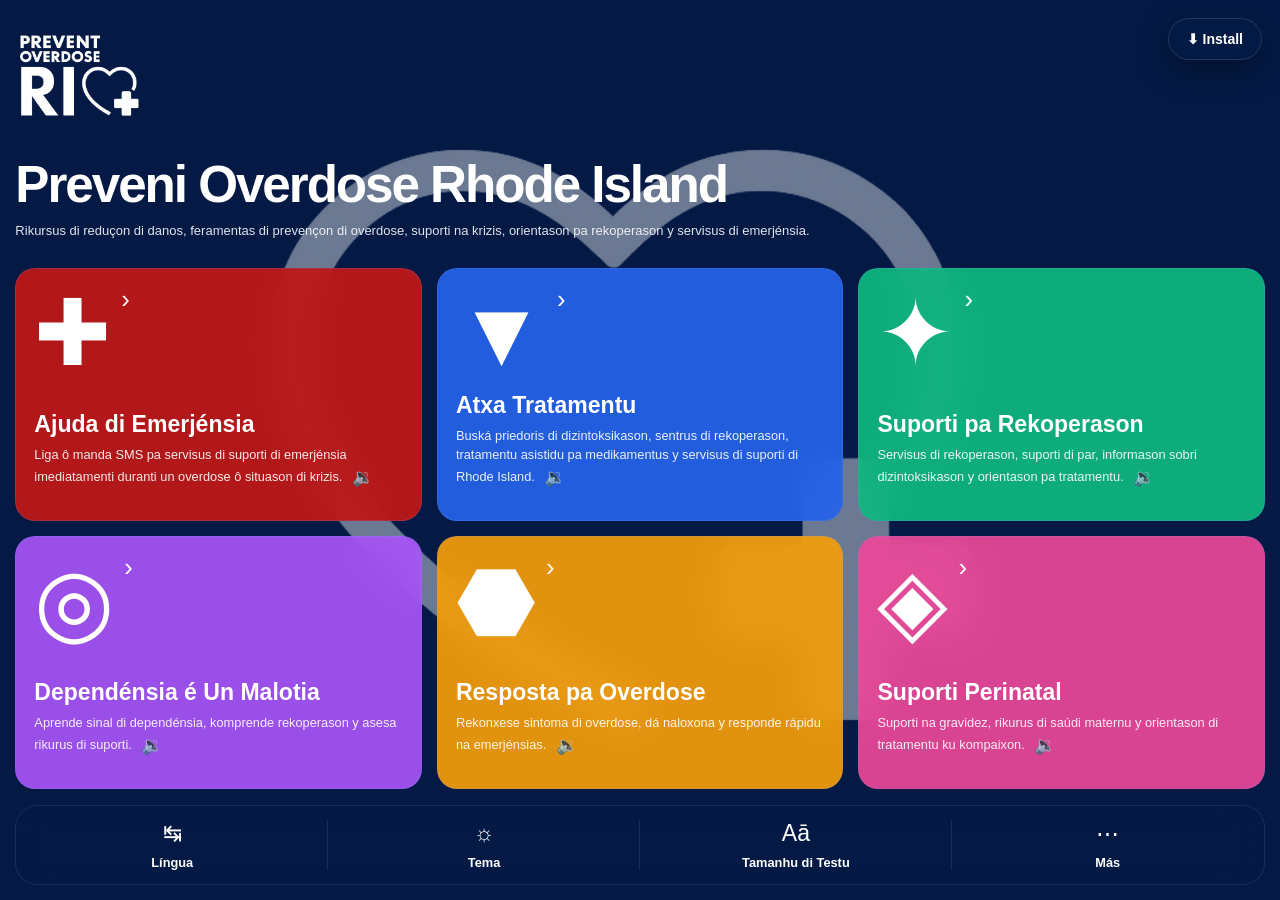
==== index.html @ f089772c "Add files via upload" ====
<!DOCTYPE html>
<html lang="en">
<head>
<meta charset="UTF-8">
<meta http-equiv="X-UA-Compatible" content="IE=edge">
<meta name="google" content="notranslate">
<meta
    name="description"
    content="Prevent Overdose Rhode Island - Harm reduction resources, overdose prevention tools, crisis support, recovery guidance, and emergency services."
>
<meta
    name="keywords"
    content="Prevent Overdose Rhode Island, harm reduction, overdose prevention, crisis support, recovery guidance, emergency services, naloxone, fentanyl test strips, peer support, mental health resources"
>
<meta name="author" content="Prevent Overdose RI Team">
<meta name="theme-color" content="#041b46">

<link
    rel="icon"
    href="pori-dark-bg.png"
    type="image/x-icon"
>

<link
    rel="apple-touch-icon"
    href="pori-dark-bg.png"
>

<link
    rel="manifest"
    href="manifest.json"
>

<link
    rel="stylesheet"
    href="styles.css"
>

<meta
    name="viewport"
    content="width=device-width, initial-scale=1.0"
>

<title>
    Prevent Overdose RI
</title>

</head>

<body>

<div
    id="installPill"
    style="
        position: fixed;
        top: 18px;
        right: 18px;
        z-index: 2;
        display: none;
        align-items: center;
        justify-content: center;
        gap: 8px;
        padding: 12px 18px;
        border-radius: 999px;
        background: rgba(4, 27, 70, 0.96);
        color: #ffffff;
        font-family: Arial, sans-serif;
        font-size: 14px;
        font-weight: 700;
        cursor: pointer;
        border: 1px solid rgba(255,255,255,0.12);
        backdrop-filter: blur(14px);
        -webkit-backdrop-filter: blur(14px);
        box-shadow: 0 10px 30px rgba(0,0,0,0.35);
    "
>
    ⬇ Install
</div>

<div
    id="installModal"
    style="
        position: fixed;
        inset: 0;
        z-index: 9999999;
        display: none;
        align-items: center;
        justify-content: center;
        padding: 20px;
        background: rgba(0,0,0,0.75);
        backdrop-filter: blur(10px);
        -webkit-backdrop-filter: blur(10px);
    "
>

    <div
        style="
            width: 100%;
            max-width: 560px;
            background: #041b46;
            border-radius: 28px;
            padding: 26px;
            border: 1px solid rgba(255,255,255,0.1);
            box-shadow: 0 30px 80px rgba(0,0,0,0.45);
            color: white;
            font-family: Arial, sans-serif;
            position: relative;
            overflow: hidden;
        "
    >

        <button
            id="closeInstallModal"
            style="
                position: absolute;
                top: 14px;
                right: 14px;
                width: 42px;
                height: 42px;
                border-radius: 50%;
                border: none;
                background: rgba(255,255,255,0.08);
                color: white;
                cursor: pointer;
                font-size: 18px;
            "
        >
            ✕
        </button>

        <div
            style="
                font-size: 30px;
                font-weight: 800;
                margin-bottom: 12px;
            "
        >
            Install Prevent Overdose RI
        </div>

        <div
            style="
                opacity: 0.82;
                line-height: 1.7;
                font-size: 15px;
                margin-bottom: 24px;
            "
        >
            Add this app to your home screen for faster access,
            offline support,
            and a native app experience.
        </div>

        <div
            style="
                display: flex;
                flex-direction: column;
                gap: 16px;
            "
        >

            <div
                style="
                    background: rgba(255,255,255,0.06);
                    border-radius: 20px;
                    padding: 18px;
                    border: 1px solid rgba(255,255,255,0.08);
                "
            >

                <div
                    style="
                        font-size: 18px;
                        font-weight: 700;
                        margin-bottom: 10px;
                    "
                >
                    📱 iPhone / iPad
                </div>

                <div
                    style="
                        font-size: 14px;
                        line-height: 1.8;
                        opacity: 0.9;
                    "
                >
                    1. Open this site in Safari.<br>
                    2. Tap the Share button.<br>
                    3. Scroll down and tap <strong>Add to Home Screen</strong>.<br>
                    4. Tap <strong>Add</strong>.
                </div>

            </div>

            <div
                style="
                    background: rgba(255,255,255,0.06);
                    border-radius: 20px;
                    padding: 18px;
                    border: 1px solid rgba(255,255,255,0.08);
                "
            >

                <div
                    style="
                        font-size: 18px;
                        font-weight: 700;
                        margin-bottom: 10px;
                    "
                >
                    🤖 Android
                </div>

                <div
                    style="
                        font-size: 14px;
                        line-height: 1.8;
                        opacity: 0.9;
                    "
                >
                    1. Tap the browser menu (⋮).<br>
                    2. Tap <strong>Install App</strong> or <strong>Add to Home screen</strong>.<br>
                    3. Confirm installation.
                </div>

            </div>

            <div
                style="
                    background: rgba(255,255,255,0.06);
                    border-radius: 20px;
                    padding: 18px;
                    border: 1px solid rgba(255,255,255,0.08);
                "
            >

                <div
                    style="
                        font-size: 18px;
                        font-weight: 700;
                        margin-bottom: 10px;
                    "
                >
                    💻 Desktop
                </div>

                <div
                    style="
                        font-size: 14px;
                        line-height: 1.8;
                        opacity: 0.9;
                    "
                >
                    1. Look for the install icon in your browser address bar.<br>
                    2. Click <strong>Install</strong>.<br>
                    3. Launch the app from your desktop or applications menu.
                </div>

            </div>

        </div>

    </div>

</div>

<div class="background"></div>

<div class="app">

    <header class="header">

        <img
            src="pori-no-bg.png"
            alt="Prevent Overdose RI"
            class="logo"
            id="logo"
        >

    </header>

    <section class="hero">

        <h1 data-i18n="heroTitle">
            Prevent Overdose Rhode Island
        </h1>

        <p data-i18n="heroText">
            Harm reduction resources,
            overdose prevention tools,
            crisis support,
            recovery guidance,
            and emergency services.
        </p>

    </section>

    <main
        class="grid"
        id="cardsGrid"
    >

    </main>

    <footer class="footer">

        <button
            class="footer-item"
            id="languageButton"
        >

            <div class="footer-icon">
                ↹
            </div>

            <div
                class="footer-label"
                data-i18n="language"
            >
                Language
            </div>

        </button>

        <button
            class="footer-item"
            id="themeButton"
        >

            <div class="footer-icon">
                ☼
            </div>

            <div
                class="footer-label"
                data-i18n="theme"
            >
                Theme
            </div>

        </button>

        <button
            class="footer-item"
            id="fontButton"
        >

            <div class="footer-icon">
                Aā
            </div>

            <div
                class="footer-label"
                data-i18n="textSize"
            >
                Text Size
            </div>

        </button>

        <button
            class="footer-item"
            id="menuButton"
        >

            <div class="footer-icon">
                ⋯
            </div>

            <div
                class="footer-label"
                data-i18n="more"
            >
                More
            </div>

        </button>

    </footer>

</div>

<div
    class="modal"
    id="emergencyModal"
>

    <div class="modal-box">

        <div class="modal-header">

            <div class="modal-title-wrap">

                <div
                    class="emergency-badge"
                    data-i18n="emergencySupport"
                >
                    EMERGENCY SUPPORT
                </div>

                <h2 data-i18n="getHelpNow">
                    Get Help Now
                </h2>

                <p data-i18n="getHelpNowText">
                    Fast access to emergency contacts,
                    crisis support,
                    overdose response,
                    and immediate assistance services.
                </p>

                <span
                    class="audio-icon"
                    data-audio-id="modalEmergency"
                >
                    🔉
                </span>

            </div>

            <button
                class="close-btn"
                data-close-modal="emergencyModal"
            >
                ✕
            </button>

        </div>

        <div class="modal-body">

            <a
                href="tel:911"
                class="emergency-action emergency-call"
            >

                <div class="emergency-action-top">

                    <div class="emergency-action-icon">
                        ✚
                    </div>

                    <div class="emergency-action-arrow">
                        ›
                    </div>

                </div>

                <div class="emergency-action-content">

                    <h3 data-i18n="call911">
                        Call 911
                    </h3>

                    <p data-i18n="call911Text">
                        Immediate emergency medical response
                        for overdose situations or
                        life-threatening emergencies.
                    </p>

                </div>

            </a>

            <a
                href="sms:988"
                class="emergency-action emergency-text"
            >

                <div class="emergency-action-top">

                    <div class="emergency-action-icon">
                        ✉
                    </div>

                    <div class="emergency-action-arrow">
                        ›
                    </div>

                </div>

                <div class="emergency-action-content">

                    <h3 data-i18n="text988">
                        Text 988
                    </h3>

                    <p data-i18n="text988Text">
                        Confidential crisis support
                        available by text message 24/7.
                    </p>

                </div>

            </a>

            <a
                href="tel:988"
                class="emergency-action emergency-crisis"
            >

                <div class="emergency-action-top">

                    <div class="emergency-action-icon">
                        ☎
                    </div>

                    <div class="emergency-action-arrow">
                        ›
                    </div>

                </div>

                <div class="emergency-action-content">

                    <h3 data-i18n="call988">
                        Call 988
                    </h3>

                    <p data-i18n="call988Text">
                        Suicide & Crisis Lifeline
                        for emotional support
                        and mental health emergencies.
                    </p>

                </div>

            </a>

            <button
                class="lightshow-btn"
                data-lightshow="recovery"
                data-i18n="openLightShow"
            >
                ✨ Open Image Light Show
            </button>

            <div class="emergency-steps">

                <h3 data-i18n="overdoseResponseSteps">
                    Overdose Response Steps
                </h3>

                <p>

                    <span
                        class="audio-icon"
                        data-audio-id="sectionOverdoseSteps"
                    >
                        🔉
                    </span>

                </p>

                <div class="step-grid">

                    <div class="step">

                        <div class="step-number">
                            1
                        </div>

                        <div
                            class="step-text"
                            data-i18n="step1"
                        >
                            Call 911 immediately.
                        </div>

                    </div>

                    <div class="step">

                        <div class="step-number">
                            2
                        </div>

                        <div
                            class="step-text"
                            data-i18n="step2"
                        >
                            Administer naloxone if available.
                        </div>

                    </div>

                    <div class="step">

                        <div class="step-number">
                            3
                        </div>

                        <div
                            class="step-text"
                            data-i18n="step3"
                        >
                            Keep the person breathing and awake.
                        </div>

                    </div>

                    <div class="step">

                        <div class="step-number">
                            4
                        </div>

                        <div
                            class="step-text"
                            data-i18n="step4"
                        >
                            Stay until emergency responders arrive.
                        </div>

                    </div>

                </div>

            </div>

        </div>

    </div>

</div>

<div
    class="modal"
    id="treatmentModal"
>

    <div class="modal-box treatment-modal-box">

        <div class="modal-header">

            <div class="modal-title-wrap">

                <h2 data-i18n="treatmentFinderTitle">
                    Rhode Island Treatment Finder
                </h2>

                <p data-i18n="treatmentFinderText">
                    Search detox providers,
                    recovery programs,
                    medication assisted treatment,
                    behavioral health services,
                    and crisis support organizations.
                </p>

                <span
                    class="audio-icon"
                    data-audio-id="modalTreatment"
                >
                    🔉
                </span>

            </div>

            <button
                class="close-btn"
                data-close-modal="treatmentModal"
            >
                ✕
            </button>

        </div>

        <div class="modal-body treatment-modal-body">

            <div class="treatment-search-wrap">

                <input
                    type="text"
                    id="treatmentSearch"
                    class="treatment-search"
                    data-i18n-placeholder="searchPlaceholder"
                    placeholder="Search treatment, detox, city, recovery, provider..."
                    autocomplete="off"
                >

            </div>

            <button
                class="lightshow-btn"
                data-lightshow="treatment"
                data-i18n="openLightShow"
            >
                ✨ Open Image Light Show
            </button>

            <div class="treatment-scroll">

                <div
                    class="treatment-results"
                    id="treatmentResults"
                >

                </div>

                <div
                    class="treatment-empty hidden"
                    id="treatmentEmpty"
                    data-i18n="noResults"
                >
                    No matching treatment providers found.
                </div>

            </div>

        </div>

    </div>

</div>

<div
    class="modal"
    id="infoModal"
>

    <div class="modal-box">

        <div class="modal-header">

            <div class="modal-title-wrap">

                <h2 id="infoTitle">
                    Information
                </h2>

                <p id="infoSubtitle">

                    Information subtitle.

                    <span
                        class="audio-icon"
                        data-audio-id="modalInfo"
                    >
                        🔉
                    </span>

                </p>

            </div>

            <button
                class="close-btn"
                data-close-modal="infoModal"
            >
                ✕
            </button>

        </div>

        <div class="modal-body">

            <button
                class="lightshow-btn"
                data-lightshow="recovery"
            >
                ✨ Open Image Light Show
            </button>

            <div class="info-modal-section">

                <h3>
                    Resources
                </h3>

                <p>

                    <span
                        class="audio-icon"
                        data-audio-id="sectionResources"
                    >
                        🔉
                    </span>

                </p>

                <ul id="infoList">

                </ul>

            </div>

        </div>

    </div>

</div>

<div
    class="menu-sheet"
    id="menuSheet"
>

    <div class="menu-header">

        <div class="menu-title">
            More Options
        </div>

        <button
            class="menu-close"
            id="closeMenuButton"
        >
            ✕
        </button>

    </div>

    <div class="menu-grid">

        <button class="menu-option">

            <div class="menu-option-icon">
                ☎
            </div>

            <div>

                <div class="menu-option-title">
                    Emergency Contacts
                </div>

                <div class="menu-option-text">
                    Quick access to crisis and support services.
                </div>

            </div>

        </button>

        <button class="menu-option">

            <div class="menu-option-icon">
                ⌖
            </div>

            <div>

                <div class="menu-option-title">
                    Nearby Services
                </div>

                <div class="menu-option-text">
                    Locate clinics,
                    recovery centers,
                    and outreach organizations.
                </div>

            </div>

        </button>

        <button class="menu-option">

            <div class="menu-option-icon">
                ⚑
            </div>

            <div>

                <div class="menu-option-title">
                    Report Information
                </div>

                <div class="menu-option-text">
                    Submit community safety concerns
                    and prevention feedback.
                </div>

            </div>

        </button>

        <button class="menu-option">

            <div class="menu-option-icon">
                ☰
            </div>

            <div>

                <div class="menu-option-title">
                    App Settings
                </div>

                <div class="menu-option-text">
                    Accessibility and personalization controls.
                </div>

            </div>

        </button>

    </div>

</div>

<div
    class="modal"
    id="lightShowModal"
>

    <div class="modal-box lightshow-modal-box">

        <div class="modal-header">

            <div class="modal-title-wrap">

                <h2>
                    Recovery Light Show
                </h2>

                <p>

                    Interactive recovery image gallery.

                    <span
                        class="audio-icon"
                        data-audio-id="modalLightshow"
                    >
                        🔉
                    </span>

                </p>

            </div>

            <button
                class="close-btn"
                data-close-modal="lightShowModal"
            >
                ✕
            </button>

        </div>

        <div class="modal-body">

            <div class="lightshow-stage">

                <img
                    id="lightShowImage"
                    class="lightshow-image"
                    src=""
                    alt="Recovery Light Show"
                >

            </div>

            <div class="lightshow-controls">

                <button
                    class="treatment-btn"
                    id="previousLightshow"
                >
                    ◀ Previous
                </button>

                <button
                    class="treatment-btn treatment-btn-danger"
                    id="nextLightshow"
                >
                    Next ▶
                </button>

            </div>

        </div>

    </div>

</div>

<div
    class="modal"
    id="languageModal"
>

    <div class="modal-box language-modal-box">

        <div class="modal-header">

            <div class="modal-title-wrap">

                <h2>
                    Select Language
                </h2>

                <p>
                    Choose your preferred language.
                </p>

            </div>

            <button
                class="close-btn"
                data-close-modal="languageModal"
            >
                ✕
            </button>

        </div>

        <div class="modal-body">

            <div class="language-grid">

                <button class="language-option" data-language="en">
                    🇺🇸 English
                </button>

                <button class="language-option" data-language="pt">
                    🇵🇹 Português
                </button>

                <button class="language-option" data-language="es">
                    🇪🇸 Español
                </button>

                <button class="language-option" data-language="fr">
                    🇫🇷 Français
                </button>

                <button class="language-option" data-language="kea">
                    🇨🇻 Kriolu
                </button>

            </div>

        </div>

    </div>

</div>

<script src="languages/en.js"></script>
<script src="languages/pt.js"></script>
<script src="languages/es.js"></script>
<script src="languages/fr.js"></script>
<script src="languages/kea.js"></script>

<script src="data/cards.js"></script>
<script src="data/info-content.js"></script>
<script src="data/treatment-providers.js"></script>
<script src="data/lightshow-images.js"></script>
<script src="data/narrations.js"></script>

<script>

let deferredInstallPrompt = null;

const installPill = document.getElementById('installPill');
const installModal = document.getElementById('installModal');
const closeInstallModal = document.getElementById('closeInstallModal');

function isRunningStandalone() {

    return window.matchMedia('(display-mode: standalone)').matches
        || window.navigator.standalone === true;

}

function toggleInstallVisibility() {

    if (isRunningStandalone()) {

        installPill.style.display = 'none';

    } else {

        installPill.style.display = 'flex';

    }

}

window.addEventListener('beforeinstallprompt', (event) => {

    event.preventDefault();

    deferredInstallPrompt = event;

    toggleInstallVisibility();

});

window.addEventListener('appinstalled', () => {

    installPill.style.display = 'none';

    installModal.style.display = 'none';

});

window.addEventListener('load', () => {

    setTimeout(() => {

        toggleInstallVisibility();

    }, 1000);

});

installPill.addEventListener('click', async () => {

    installModal.style.display = 'flex';

    if (deferredInstallPrompt) {

        try {

            await deferredInstallPrompt.prompt();

            deferredInstallPrompt = null;

        } catch (error) {

            console.log(error);

        }

    }

});

closeInstallModal.addEventListener('click', () => {

    installModal.style.display = 'none';

});

installModal.addEventListener('click', (event) => {

    if (event.target === installModal) {

        installModal.style.display = 'none';

    }

});

</script>

<script src="script.js"></script>
</body>
</html>
---- styles.css ----
*{
    margin:0;
    padding:0;
    box-sizing:border-box;
}

:root{

    --gap:clamp(10px,1.2vw,18px);

    --radius:24px;

    --bg:#041b46;

    --surface:rgba(7,32,78,.88);

    --surface-2:rgba(255,255,255,.05);

    --text:#ffffff;

    --border:rgba(120,160,255,.16);

    --overlay:rgba(4,27,70,.78);

    --hero-overlay:rgba(4,27,70,.58);

    --menu-bg:rgba(4,27,70,.98);

    --button-bg:rgba(255,255,255,.05);

    --lightbox-bg:rgba(4,27,70,.94);

    --font-scale:1;

    --text-scale:1;

    --bg-image:url('pori-iconn.png');

    --danger:#ff4d5e;

}

body.light-mode{

    --bg:#f4f6fb;

    --surface:rgba(255,255,255,.88);

    --surface-2:rgba(0,0,0,.04);

    --text:#111827;

    --border:rgba(0,0,0,.1);

    --overlay:rgba(255,255,255,.72);

    --hero-overlay:rgba(255,255,255,.35);

    --menu-bg:rgba(255,255,255,.98);

    --button-bg:rgba(0,0,0,.04);

    --lightbox-bg:rgba(255,255,255,.96);

    --bg-image:url('white-bg.png');

}

html,
body{
    width:100%;
    height:100%;

    background:var(--bg);

    color:var(--text);

    font-family:Arial,sans-serif;

    transition:
        background .25s ease,
        color .25s ease;
}

body{
    position:relative;
    display:flex;
    overflow:hidden;
}

button,
a,
input{
    border:none;
    background:none;
    color:inherit;
    font:inherit;
    text-decoration:none;
    outline:none;
}

button,
a{
    cursor:pointer;
}

.background{
    position:fixed;
    inset:0;

    z-index:0;

    background-image:var(--bg-image);
    background-size:cover;
    background-position:center;
    background-repeat:no-repeat;
}

.background::after{
    content:"";

    position:absolute;
    inset:0;

    background:var(--hero-overlay);
}

.app{
    position:relative;

    z-index:2;

    width:100%;
    height:100dvh;

    display:grid;

    grid-template-rows:
        auto
        auto
        1fr
        auto;

    gap:var(--gap);

    padding:clamp(10px,1.2vw,18px);

    overflow:hidden;
}

.header{
    display:flex;
    align-items:flex-start;
    justify-content:flex-start;
}

.logo{
    width:clamp(240px,30vw,460px);
    height:clamp(80px,10vw,140px);

    object-fit:contain;
    object-position:left center;

    display:block;
    flex-shrink:0;
}

.hero{
    max-width:1000px;
}

.hero h1{
    font-size:clamp(32px,5vw,74px);

    line-height:1;

    letter-spacing:-0.04em;

    margin-bottom:12px;
}

.hero p{
    font-size:calc(clamp(14px,1.5vw,22px) * var(--text-scale));

    line-height:1.45;

    opacity:.88;
}

.grid{
    min-height:0;

    display:grid;

    grid-template-columns:repeat(2,minmax(0,1fr));

    gap:var(--gap);
}

.card{
    position:relative;

    border:1px solid var(--border);

    border-radius:var(--radius);

    padding:clamp(16px,1.5vw,26px);

    backdrop-filter:blur(18px);

    display:flex;
    flex-direction:column;
    justify-content:space-between;

    overflow:hidden;

    text-align:left;

    transition:
        transform .2s ease,
        filter .2s ease;
}

.card:hover{
    transform:translateY(-2px);
    filter:brightness(1.04);
}

.card:nth-child(1){
    background:rgba(190,24,24,.94);
}

.card:nth-child(2){
    background:rgba(37,99,235,.92);
}

.card:nth-child(3){
    background:rgba(16,185,129,.92);
}

.card:nth-child(4){
    background:rgba(168,85,247,.92);
}

.card:nth-child(5){
    background:rgba(245,158,11,.92);
}

.card:nth-child(6){
    background:rgba(236,72,153,.92);
}

body.light-mode .card:nth-child(1){
    background:rgba(220,38,38,.82);
}

body.light-mode .card:nth-child(2){
    background:rgba(59,130,246,.78);
}

body.light-mode .card:nth-child(3){
    background:rgba(34,197,94,.76);
}

body.light-mode .card:nth-child(4){
    background:rgba(192,132,252,.76);
}

body.light-mode .card:nth-child(5){
    background:rgba(251,191,36,.76);
}

body.light-mode .card:nth-child(6){
    background:rgba(244,114,182,.76);
}

.card-top{
    display:flex;
    align-items:flex-start;
    justify-content:space-between;

    gap:10px;

    margin-bottom:6px;
}

.icon{
    font-size:clamp(28px,3vw,50px);

    line-height:1;
}

.arrow{
    font-size:clamp(22px,2vw,34px);

    line-height:1;
}

.card-content h2{
    font-size:clamp(18px,1.8vw,34px);

    line-height:1;

    margin-bottom:10px;
}

.card-content p{
    font-size:calc(clamp(12px,1vw,18px) * var(--text-scale));

    line-height:1.45;

    opacity:.9;
}

.footer{
    display:grid;

    grid-template-columns:repeat(4,minmax(0,1fr));
        border:1px solid var(--border);

    border-radius:22px;

    backdrop-filter:blur(18px);

    overflow:hidden;
}

.footer-item{
    position:relative;

    padding:14px 10px;

    display:flex;
    flex-direction:column;
    align-items:center;
    justify-content:center;

    gap:8px;

    text-align:center;

    transition:background .2s ease;
}

.footer-item:hover{
    background:var(--surface-2);
}

.footer-item:not(:last-child)::after{
    content:"";

    position:absolute;

    top:14px;
    right:0;

    width:1px;
    height:calc(100% - 28px);

    background:var(--border);
}

.footer-icon{
    font-size:clamp(18px,1.8vw,24px);
}

.footer-label{
    font-size:calc(clamp(12px,1vw,16px) * var(--text-scale));

    font-weight:600;
}

.modal{
    position:fixed;
    inset:0;

    z-index:100;

    display:flex;
    align-items:center;
    justify-content:center;

    padding:20px;

    background:var(--overlay);

    opacity:0;
    visibility:hidden;

    transition:.2s ease;
}

.modal.active{
    opacity:1;
    visibility:visible;
}

.modal-box{
    width:min(100%,760px);

    max-height:90dvh;

    min-height:0;

    overflow:hidden;

    background:var(--surface);

    border:1px solid var(--border);

    border-radius:30px;

    backdrop-filter:blur(24px);

    padding:28px;

    display:flex;
    flex-direction:column;
}

.treatment-modal-box{
    width:min(100%,980px);
}

.modal-header{
    display:flex;
    align-items:flex-start;
    justify-content:space-between;

    gap:20px;

    margin-bottom:24px;

    flex-shrink:0;
}

.modal-title-wrap h2{
    font-size:clamp(30px,4vw,52px);

    margin-bottom:12px;
}

.modal-title-wrap p{
    font-size:calc(15px * var(--text-scale));

    opacity:.78;

    line-height:1.5;
}

.close-btn{
    width:50px;
    height:50px;

    border:1px solid var(--border);

    border-radius:16px;

    background:var(--button-bg);

    color:var(--text);

    flex-shrink:0;
}

.emergency-badge{
    display:inline-flex;

    align-items:center;
    justify-content:center;

    padding:10px 14px;

    border-radius:999px;

    background:rgba(220,38,38,.18);

    border:1px solid rgba(255,255,255,.08);

    color:#fff;

    font-size:12px;
    font-weight:700;
    letter-spacing:.12em;

    margin-bottom:16px;
}

body.light-mode .emergency-badge{
    color:#991b1b;
}

.modal-body{
    display:flex;
    flex-direction:column;

    gap:18px;

    min-height:0;

    flex:1;

    overflow-y:auto;

    overflow-x:hidden;

    padding-right:4px;
}

.modal-body::-webkit-scrollbar{
    width:8px;
}

.modal-body::-webkit-scrollbar-thumb{
    background:rgba(255,255,255,.16);
    border-radius:999px;
}

.emergency-action{
    display:flex;
    flex-direction:column;

    gap:18px;

    padding:24px;

    border-radius:26px;

    color:#fff;

    transition:
        transform .2s ease,
        filter .2s ease;
}

.emergency-action:hover{
    transform:translateY(-2px);
    filter:brightness(1.05);
}

.emergency-call{
    background:linear-gradient(
        135deg,
        rgba(220,38,38,.96),
        rgba(185,28,28,.92)
    );
}

.emergency-text{
    background:linear-gradient(
        135deg,
        rgba(37,99,235,.96),
        rgba(29,78,216,.92)
    );
}

.emergency-crisis{
    background:linear-gradient(
        135deg,
        rgba(16,185,129,.96),
        rgba(5,150,105,.92)
    );
}

.emergency-action-top{
    display:flex;
    align-items:flex-start;
    justify-content:space-between;
}

.emergency-action-icon{
    font-size:38px;
    line-height:1;
}

.emergency-action-arrow{
    font-size:34px;
    line-height:1;
}

.emergency-action-content h3{
    font-size:30px;
    margin-bottom:10px;
}

.emergency-action-content p{
    font-size:calc(15px * var(--text-scale));

    line-height:1.5;
    opacity:.94;
}

.emergency-steps{
    margin-top:6px;

    border-top:1px solid var(--border);

    padding-top:22px;
}

.emergency-steps h3{
    margin-bottom:18px;
}

.step-grid{
    display:grid;

    grid-template-columns:repeat(2,minmax(0,1fr));

    gap:14px;
}

.step{
    display:flex;
    align-items:flex-start;

    gap:14px;

    padding:18px;

    border-radius:22px;

    background:var(--surface-2);
}

.step-number{
    width:34px;
    height:34px;

    border-radius:50%;

    background:rgba(220,38,38,.18);

    display:flex;
    align-items:center;
    justify-content:center;

    font-weight:700;

    flex-shrink:0;
}

.step-text{
    font-size:calc(15px * var(--text-scale));

    line-height:1.45;
}

.info-modal-section{
    border-top:1px solid var(--border);

    padding-top:20px;
}

p{
    margin-bottom:12px;
}

.info-modal-section h3{
    margin-bottom:12px;
}

.info-modal-section ul{
    padding-left:18px;

    display:flex;
    flex-direction:column;

    gap:10px;

    font-size:calc(15px * var(--text-scale));

    line-height:1.45;

    opacity:.88;
}

.menu-sheet{
    position:fixed;

    top:50%;
    left:50%;

    transform:translate(-50%,-50%) scale(.96);

    width:min(94vw,980px);

    background:var(--menu-bg);

    border:1px solid var(--border);

    border-radius:34px;

    backdrop-filter:blur(28px);

    overflow:hidden;

    z-index:300;

    opacity:0;
    visibility:hidden;

    transition:.22s ease;
}

.menu-sheet.active{
    opacity:1;
    visibility:visible;

    transform:translate(-50%,-50%) scale(1);
}

.menu-header{
    display:flex;
    align-items:center;
    justify-content:space-between;

    padding:28px 30px 22px;

    border-bottom:1px solid var(--border);
}

.menu-title{
    font-size:clamp(28px,2vw,42px);

    font-weight:700;
}

.menu-close{
    width:54px;
    height:54px;

    border-radius:18px;

    background:var(--button-bg);

    color:var(--text);

    font-size:22px;
}

.menu-grid{
    display:grid;

    grid-template-columns:repeat(2,minmax(0,1fr));
}

.menu-option{
    min-height:140px;

    padding:28px;

    display:flex;
    flex-direction:column;
    justify-content:space-between;

    transition:background .2s ease;
}

.menu-option:hover{
    background:var(--surface-2);
}

.menu-option:nth-child(1),
.menu-option:nth-child(2){
    border-bottom:1px solid var(--border);
}

.menu-option:nth-child(1),
.menu-option:nth-child(3){
    border-right:1px solid var(--border);
}

.menu-option-icon{
    font-size:36px;
}

.menu-option-title{
    font-size:22px;

    font-weight:700;

    margin-bottom:8px;
}

.menu-option-text{
    font-size:calc(15px * var(--text-scale));

    opacity:.75;

    line-height:1.45;
}

.treatment-modal-body{
    flex:1;
    min-height:0;
    overflow:hidden;
}

.treatment-search-wrap{
    position:sticky;
    top:0;
    z-index:20;
    padding-bottom:18px;
    background:linear-gradient(
        to bottom,
        var(--surface) 0%,
        var(--surface) 72%,
        rgba(7,32,78,0) 100%
    );

    flex-shrink:0;
}

body.light-mode .treatment-search-wrap{
    background:linear-gradient(
        to bottom,
        var(--surface) 0%,
        var(--surface) 72%,
        rgba(255,255,255,0) 100%
    );
}

.treatment-search{
    width:100%;
    padding:22px 24px;
    border-radius:22px;
    background:white;
    color:#111827;
    font-size:1.05rem;
    box-shadow:0 10px 30px rgba(0,0,0,.25);
}

.treatment-scroll{
    flex:1;
    min-height:0;
    overflow:auto;
    padding-right:4px;
}

.treatment-scroll::-webkit-scrollbar{
    width:8px;
}

.treatment-scroll::-webkit-scrollbar-thumb{
    background:rgba(255,255,255,.16);
    border-radius:999px;
}

.treatment-results{
    display:flex;
    flex-direction:column;
    gap:16px;
}

.treatment-card{
    background:rgba(11,42,104,.82);
    border:1px solid var(--border);
    border-radius:24px;
    padding:22px;
    backdrop-filter:blur(12px);
    transition:.2s ease;
}

body.light-mode .treatment-card{
    background:rgba(255,255,255,.7);
}

.treatment-card:hover{
    transform:translateY(-2px);
}

.treatment-card h2{
    font-size:1.15rem;
    line-height:1.4;
    margin-bottom:10px;
}

.treatment-meta{
    color:#d5e2ff;
    line-height:1.5;
    margin-bottom:16px;
    font-size:.96rem;
}

body.light-mode .treatment-meta{
    color:#334155;
}

.treatment-actions{
    display:flex;
    flex-wrap:wrap;
    gap:10px;
}

.treatment-btn{
    text-decoration:none;
    color:white;
    background:#2563eb;
    padding:12px 16px;
    border-radius:14px;
    font-weight:bold;
    display:inline-flex;
    align-items:center;
    gap:8px;
}

.treatment-btn-danger{
    background:var(--danger);
}

.hidden{
    display:none !important;
}

.treatment-empty{
    text-align:center;
    color:#c7d7ff;
    padding:60px 20px;
    line-height:1.7;
}

body.light-mode .treatment-empty{
    color:#475569;
}

@media (min-width:700px){

    .app{
        grid-template-rows:
            auto
            auto
            minmax(0,1fr)
            auto;
    }

    .icon{
        font-size:92px;
    }

    .grid{
        min-height:0;

        height:100%;

        grid-template-columns:repeat(3,minmax(0,1fr));

        grid-template-rows:repeat(2,minmax(0,1fr));

        align-items:stretch;

        overflow:hidden;
    }

    .card{
        min-height:0;

        height:100%;

        padding:18px;

        border-radius:20px;
    }

    .hero h1{
        font-size:clamp(32px,4vw,60px);
    }

    .hero p{
        font-size:clamp(13px,1vw,18px);
    }

    .footer{
        min-height:74px;
        flex-shrink:0;
    }

}

@media (max-width:900px){

    .menu-sheet{
        width:calc(100% - 20px);
    }

    .menu-grid{
        grid-template-columns:1fr;
    }

    .menu-option{
        min-height:auto;
    }

    .menu-option:not(:last-child){
        border-bottom:1px solid var(--border);
    }

    .menu-option{
        border-right:none !important;
    }

}

@media (max-width:640px){

    .app{
        padding:10px;
        gap:10px;
    }

    h2{
        font:0.5em sans-serif;
    }

    .icon{
        font-size:22px;
    }

    .logo{
        height:120px;
        width:auto;
    }

    .grid{
        gap:10px;
    }

    .card{
        border-radius:18px;
        padding:14px;
    }

    .modal{
        padding:10px;
    }

    .modal-box{
        padding:20px;
        border-radius:24px;
        max-height:calc(100dvh - 20px);
    }

    .step-grid{
        grid-template-columns:1fr;
    }

    .emergency-action-content h3{
        font-size:26px;
    }

    .treatment-search{
        padding:18px;
    }

}.lightshow-btn{
    width:100%;
    margin-top:20px;
    padding:16px 18px;
    border-radius:20px;
    background:
        linear-gradient(
            135deg,
            rgba(255,255,255,.10),
            rgba(255,255,255,.04)
        );
    border:1px solid rgba(255,255,255,.10);
    color:var(--text);
    font-size:15px;
    font-weight:700;
    letter-spacing:.3px;
    backdrop-filter:blur(18px);
    -webkit-backdrop-filter:blur(18px);
    box-shadow:
        0 10px 30px rgba(0,0,0,.18),
        inset 0 1px 0 rgba(255,255,255,.06);
    transition:
        transform .22s ease,
        background .22s ease,
        filter .22s ease,
        border-color .22s ease,
        box-shadow .22s ease;
}

.lightshow-btn:hover{
    transform:translateY(-3px) scale(1.01);
    background:
        linear-gradient(
            135deg,
            rgba(255,255,255,.14),
            rgba(255,255,255,.08)
        );
    border-color:rgba(255,255,255,.18);
    filter:brightness(1.05);
    box-shadow:
        0 18px 40px rgba(0,0,0,.28),
        inset 0 1px 0 rgba(255,255,255,.08);
}

.lightshow-btn:active{
    transform:scale(.985);
}

.lightshow-modal-box{
    width:min(100%,1400px);
    max-height:96dvh;
    border-radius:34px;
    overflow:hidden;
    background:
        linear-gradient(
            180deg,
            rgba(14,20,36,.96),
            rgba(6,10,20,.98)
        );
    border:1px solid rgba(255,255,255,.08);
    box-shadow:
        0 30px 80px rgba(0,0,0,.45);
}

.lightshow-stage{
    position:relative;
    width:100%;
    height:82vh;
    min-height:720px;
    border-radius:28px;
    overflow:hidden;
    background:#000;
    display:flex;
    align-items:center;
    justify-content:center;
    isolation:isolate;
}

.lightshow-stage::before{
    content:"";
    position:absolute;
    inset:0;
    background:
        linear-gradient(
            to top,
            rgba(0,0,0,.72),
            rgba(0,0,0,.06) 35%,
            rgba(0,0,0,.2)
        );
    z-index:2;
    pointer-events:none;
}

.lightshow-stage::after{
    content:"";
    position:absolute;
    inset:-10%;
    background:
        radial-gradient(
            circle,
            rgba(255,255,255,.06),
            transparent 60%
        );
    animation:lightshowPulse 7s ease-in-out infinite;
    z-index:1;
    pointer-events:none;
}

.lightshow-image{
    position:relative;
    z-index:0;
    width:100%;
    height:100%;
    object-fit:contain;
    object-position:center;
    background:#000;
    animation:lightshowZoom 12s ease-in-out infinite alternate;
    user-select:none;
    -webkit-user-drag:none;
}

.lightshow-controls{
    display:flex;
    gap:14px;
    margin-top:22px;
    padding-top:4px;
}

.lightshow-controls .treatment-btn{
    flex:1;
    border-radius:18px;
    min-height:58px;
    font-size:15px;
    font-weight:700;
    backdrop-filter:blur(14px);
    -webkit-backdrop-filter:blur(14px);
    transition:
        transform .2s ease,
        box-shadow .2s ease,
        filter .2s ease;
}

.lightshow-controls .treatment-btn:hover{
    transform:translateY(-2px);
    filter:brightness(1.06);
    box-shadow:
        0 12px 30px rgba(0,0,0,.22);
}

.lightshow-controls .treatment-btn:active{
    transform:scale(.98);
}

@keyframes lightshowZoom{

    0%{
        transform:scale(1);
    }

    100%{
        transform:scale(1.03);
    }

}

@keyframes lightshowPulse{

    0%{
        transform:scale(1);
        opacity:.4;
    }

    50%{
        transform:scale(1.04);
        opacity:.7;
    }

    100%{
        transform:scale(1);
        opacity:.4;
    }

}

@media(max-width:1024px){

    .lightshow-modal-box{
        width:min(100%,900px);
    }

    .lightshow-stage{
        height:76vh;
        min-height:auto;
    }

}

@media(max-width:768px){

    .lightshow-modal-box{
        width:100%;
        border-radius:26px;
    }

    .lightshow-stage{
        aspect-ratio:9/16;
        height:auto;
        max-height:72vh;
        min-height:auto;
        border-radius:22px;
    }

    .lightshow-image{
        object-fit:cover;
    }

    .lightshow-controls{
        gap:10px;
    }

    .lightshow-controls .treatment-btn{
        min-height:54px;
        font-size:14px;
    }

}
.audio-icon{
    cursor:pointer;
    font-size:1.1rem;
    margin-left:6px;
    user-select:none;
    display:inline;
    transition:opacity 0.2s;
    opacity:0.9;
    vertical-align:middle;
}

.audio-icon:hover{
    opacity:0.6;
}

.language-modal-box{
    width:min(100%,560px);
}

.language-grid{
    display:grid;
    grid-template-columns:1fr;
    gap:14px;
}

.language-option{
    width:100%;
    padding:20px;
    border-radius:18px;
    background:rgba(255,255,255,.08);
    border:1px solid var(--border);
    text-align:left;
    font-size:1rem;
    font-weight:700;
    transition:.2s ease;
}

.language-option:hover{
    transform:translateY(-2px);
    background:rgba(255,255,255,.14);
}
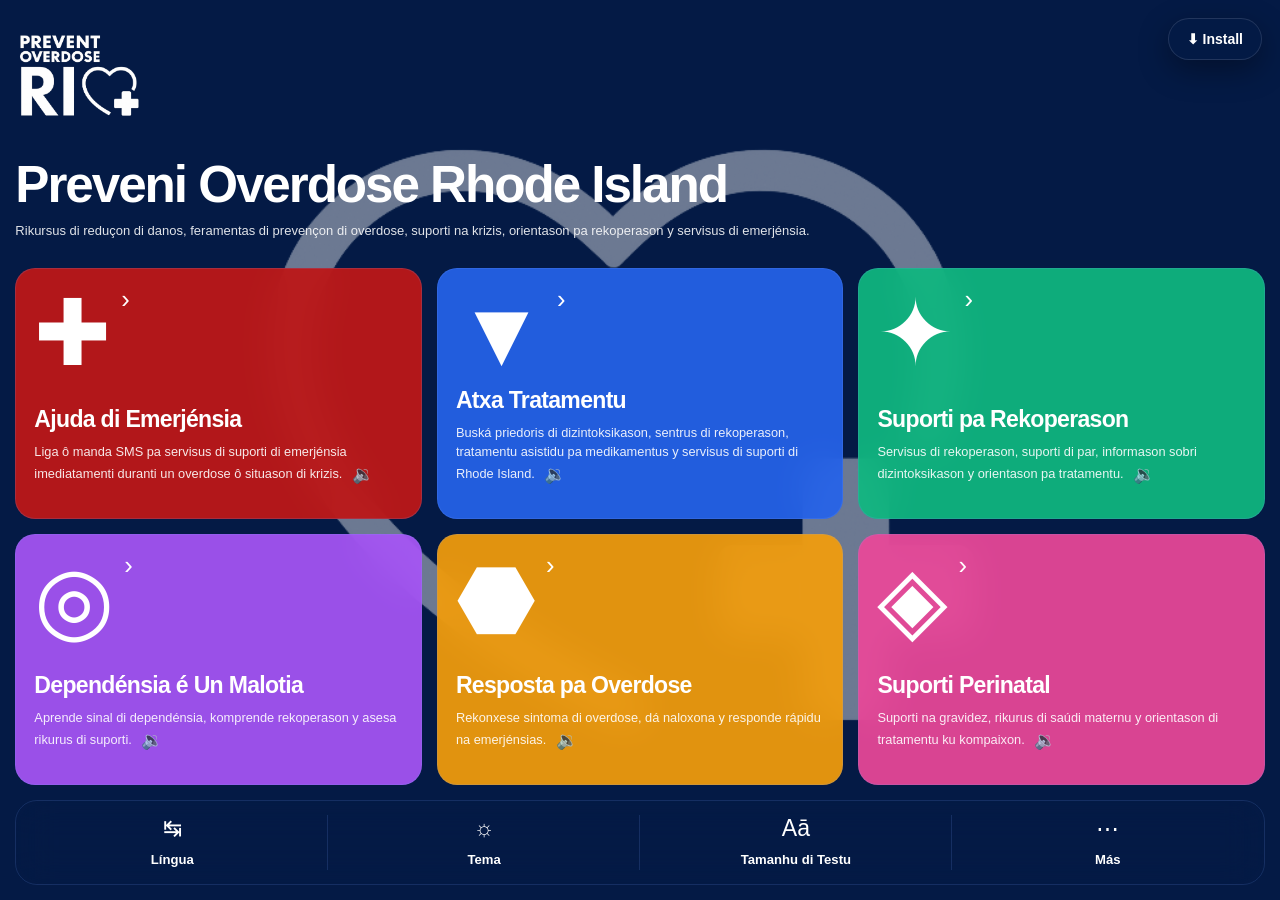
==== commit 40b85aee: "Update index.html" ====
--- a/index.html
+++ b/index.html
@@ -35,6 +35,12 @@
     rel="stylesheet"
     href="styles.css"
 >
+
+<link
+    rel="stylesheet"
+    href="https://cdnjs.cloudflare.com/ajax/libs/font-awesome/6.5.2/css/all.min.css"
+>
+
 
 <meta
     name="viewport"
@@ -438,7 +444,7 @@
                 <div class="emergency-action-top">
 
                     <div class="emergency-action-icon">
-                        ✚
+                        <i class="fa-solid fa-truck-medical"></i>
                     </div>
 
                     <div class="emergency-action-arrow">
@@ -1149,4 +1155,4 @@
 
 <script src="script.js"></script>
 </body>
-</html>+</html>
--- a/styles.css
+++ b/styles.css
@@ -5,6 +5,12 @@
 }
 
 :root{
+    --font-xs:calc(12px * var(--text-scale));
+    --font-sm:calc(14px * var(--text-scale));
+    --font-md:calc(16px * var(--text-scale));
+    --font-lg:calc(20px * var(--text-scale));
+    --font-xl:calc(28px * var(--text-scale));
+
 
     --gap:clamp(10px,1.2vw,18px);
 
@@ -86,6 +92,17 @@
     position:relative;
     display:flex;
     overflow:hidden;
+    padding-bottom: calc(80px + env(safe-area-inset-bottom));
+}
+
+.bottom-nav {
+    position: fixed;
+    bottom: 0;
+    left: 0;
+    width: 100%;
+    z-index: 9999;
+
+    padding-bottom: env(safe-area-inset-bottom);
 }
 
 button,
@@ -170,7 +187,7 @@
 }
 
 .hero h1{
-    font-size:clamp(32px,5vw,74px);
+    font-size:calc(clamp(32px,5vw,74px) * var(--text-scale));
 
     line-height:1;
 
@@ -297,7 +314,7 @@
 }
 
 .card-content h2{
-    font-size:clamp(18px,1.8vw,34px);
+    font-size:calc(clamp(18px,1.8vw,34px) * var(--text-scale));
 
     line-height:1;
 
@@ -326,6 +343,9 @@
 }
 
 .footer-item{
+    min-height:64px;
+    touch-action:manipulation;
+    -webkit-tap-highlight-color:transparent;
     position:relative;
 
     padding:14px 10px;
@@ -699,7 +719,7 @@
 
     opacity:0;
     visibility:hidden;
-
+    max-height:80dvh;
     transition:.22s ease;
 }
 
@@ -871,7 +891,7 @@
 }
 
 .treatment-card h2{
-    font-size:1.15rem;
+    font-size:calc(1.15rem * var(--text-scale));
     line-height:1.4;
     margin-bottom:10px;
 }
@@ -1002,6 +1022,10 @@
 }
 
 @media (max-width:640px){
+.modal-title-wrap p{
+    display: none;
+}
+
 
     .app{
         padding:10px;
@@ -1010,6 +1034,7 @@
 
     h2{
         font:0.5em sans-serif;
+        margin-bottom: 12px;
     }
 
     .icon{
@@ -1025,6 +1050,10 @@
         gap:10px;
     }
 
+    .hero p{
+        display:none;
+    }
+
     .card{
         border-radius:18px;
         padding:14px;
@@ -1037,7 +1066,7 @@
     .modal-box{
         padding:20px;
         border-radius:24px;
-        max-height:calc(100dvh - 20px);
+        max-height:calc(90dvh - 20px);
     }
 
     .step-grid{
@@ -1123,7 +1152,7 @@
     min-height:720px;
     border-radius:28px;
     overflow:hidden;
-    background:#000;
+    background:#00000000;
     display:flex;
     align-items:center;
     justify-content:center;
@@ -1265,7 +1294,7 @@
     }
 
     .lightshow-image{
-        object-fit:cover;
+        object-fit:contain;
     }
 
     .lightshow-controls{
@@ -1276,6 +1305,16 @@
         min-height:54px;
         font-size:14px;
     }
+      .modal-box{
+        max-height:80dvh;
+        padding:16px;
+        border-radius:20px;
+    }
+
+    .modal-body{
+        padding-right:0;
+    }
+
 
 }
 .audio-icon{
@@ -1283,14 +1322,16 @@
     font-size:1.1rem;
     margin-left:6px;
     user-select:none;
-    display:inline;
-    transition:opacity 0.2s;
-    opacity:0.9;
+    display:inline-flex;
+    align-items:center;
+    justify-content:center;
+    transition:opacity .2s ease;
+    opacity:.9;
     vertical-align:middle;
 }
 
 .audio-icon:hover{
-    opacity:0.6;
+    opacity:.6;
 }
 
 .language-modal-box{
@@ -1319,3 +1360,164 @@
     transform:translateY(-2px);
     background:rgba(255,255,255,.14);
 }
+
+
+@media(max-width:768px){
+
+    .card{
+        border-radius:18px;
+        padding:14px;
+    }
+
+    .card h2{
+        font-size:calc(1.15rem * var(--text-scale));
+        margin:0;
+        margin-bottom:20px;
+    }
+
+    .card-content p{
+        font-size:0;
+        line-height:0;
+        margin:0;
+    }
+
+    .audio-icon{
+        cursor:pointer;
+        font-size:1.1rem;
+        margin-left:6px;
+        user-select:none;
+        display:inline-flex;
+        align-items:center;
+        justify-content:center;
+        transition:opacity .2s ease;
+        opacity:.9;
+        vertical-align:middle;
+    }
+
+    
+    .card .audio-icon{
+
+        margin-left:85%;
+        bottom:8px;
+        position:absolute;
+    }
+
+    .footer{
+        min-height:64px;
+        border-radius:18px;
+    }
+
+    .footer-item{
+        padding:8px 4px;
+        gap:4px;
+    }
+
+    .footer-icon{
+        font-size:18px;
+    }
+
+    .footer-label{
+        font-size:10px;
+        line-height:1;
+    }
+
+}
+
+
+.emergency-action,
+.treatment-btn,
+.language-option,
+.menu-option,
+.step,
+.close-btn{
+    cursor:pointer;
+    transition:
+        transform .18s ease,
+        filter .18s ease,
+        box-shadow .18s ease,
+        background .18s ease,
+        border-color .18s ease;
+}
+
+.emergency-action:hover,
+.menu-option:hover,
+.language-option:hover,
+.step:hover{
+    transform:translateY(-3px);
+    filter:brightness(1.06);
+
+    box-shadow:
+        0 18px 40px rgba(0,0,0,.22),
+        inset 0 1px 0 rgba(255,255,255,.06);
+}
+
+.emergency-action:active,
+.treatment-btn:active,
+.language-option:active,
+.menu-option:active,
+.close-btn:active{
+    transform:scale(.98);
+}
+
+.treatment-btn{
+    min-height:52px;
+
+    box-shadow:
+        0 8px 24px rgba(37,99,235,.28);
+
+    border:1px solid rgba(255,255,255,.08);
+}
+
+.close-btn:hover{
+    background:rgba(255,255,255,.12);
+    transform:rotate(90deg);
+}
+
+
+/* =========================================================
+   ACCESSIBILITY + MOBILE POLISH
+========================================================= */
+
+body{
+    text-rendering:optimizeLegibility;
+    -webkit-font-smoothing:antialiased;
+}
+
+.card,
+.footer-item,
+button,
+input,
+textarea,
+select{
+    transition:
+        background .25s ease,
+        color .25s ease,
+        border-color .25s ease,
+        font-size .2s ease;
+}
+
+.card-content h1,
+.card-content h2,
+.card-content h3{
+    line-height:1.08;
+    letter-spacing:-0.03em;
+}
+
+.card-content p,
+.footer-label{
+    line-height:1.5;
+}
+
+.footer-label{
+    font-size:calc(.82rem * var(--text-scale));
+}
+
+@media (prefers-reduced-motion:reduce){
+
+    *{
+        animation:none !important;
+        transition:none !important;
+        scroll-behavior:auto !important;
+    }
+
+}
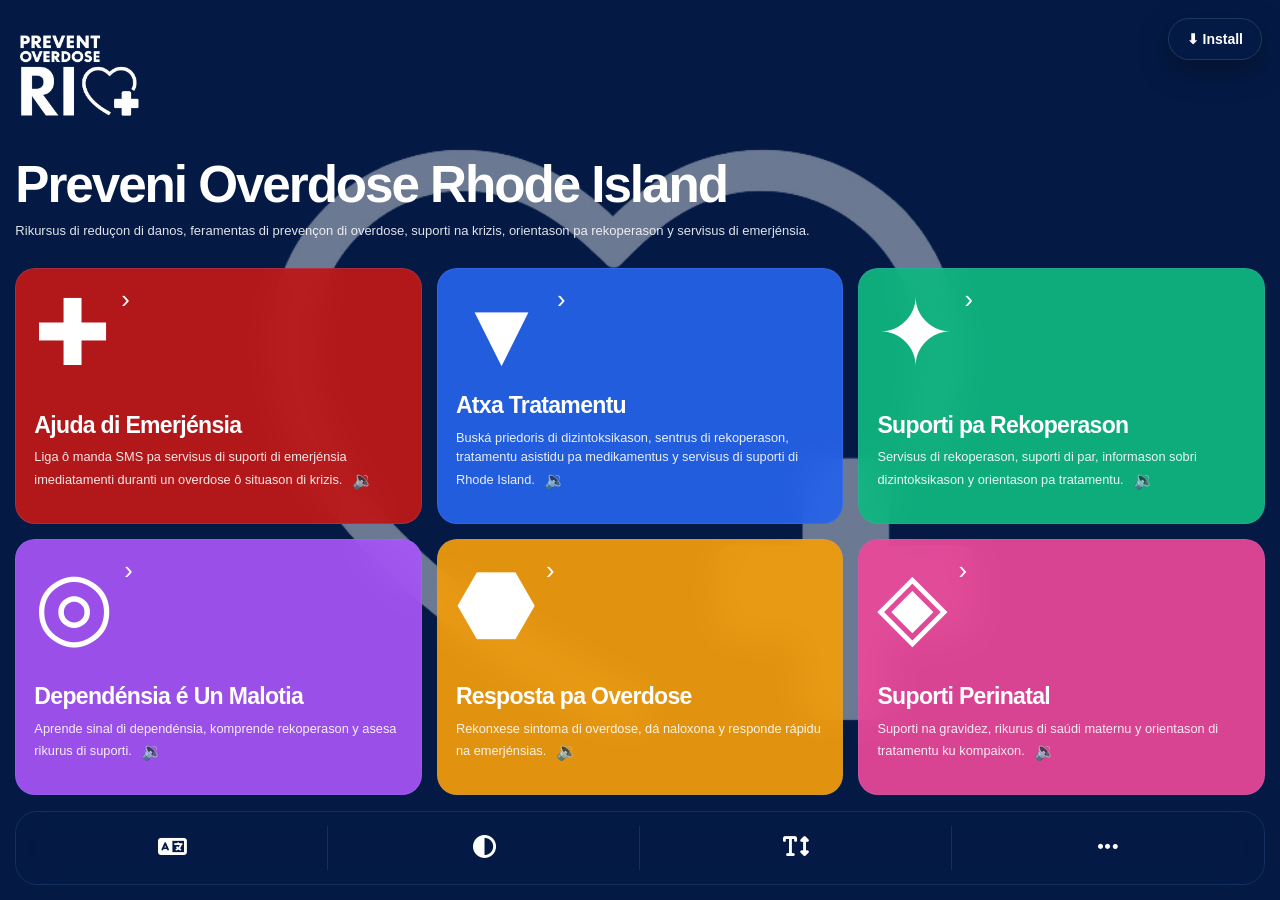
==== commit 79a4c234: "Update index.html" ====
--- a/index.html
+++ b/index.html
@@ -317,15 +317,10 @@
         >
 
             <div class="footer-icon">
-                ↹
-            </div>
-
-            <div
-                class="footer-label"
-                data-i18n="language"
-            >
-                Language
-            </div>
+                <i class="fa-solid fa-language"></i>
+            </div>
+
+            
 
         </button>
 
@@ -335,15 +330,10 @@
         >
 
             <div class="footer-icon">
-                ☼
-            </div>
-
-            <div
-                class="footer-label"
-                data-i18n="theme"
-            >
-                Theme
-            </div>
+                <i class="fa-solid fa-circle-half-stroke"></i>
+            </div>
+
+            
 
         </button>
 
@@ -353,15 +343,10 @@
         >
 
             <div class="footer-icon">
-                Aā
-            </div>
-
-            <div
-                class="footer-label"
-                data-i18n="textSize"
-            >
-                Text Size
-            </div>
+                <i class="fa-solid fa-text-height"></i>
+            </div>
+
+            
 
         </button>
 
@@ -371,15 +356,10 @@
         >
 
             <div class="footer-icon">
-                ⋯
-            </div>
-
-            <div
-                class="footer-label"
-                data-i18n="more"
-            >
-                More
-            </div>
+                <i class="fa-solid fa-ellipsis"></i>
+            </div>
+
+            
 
         </button>
 
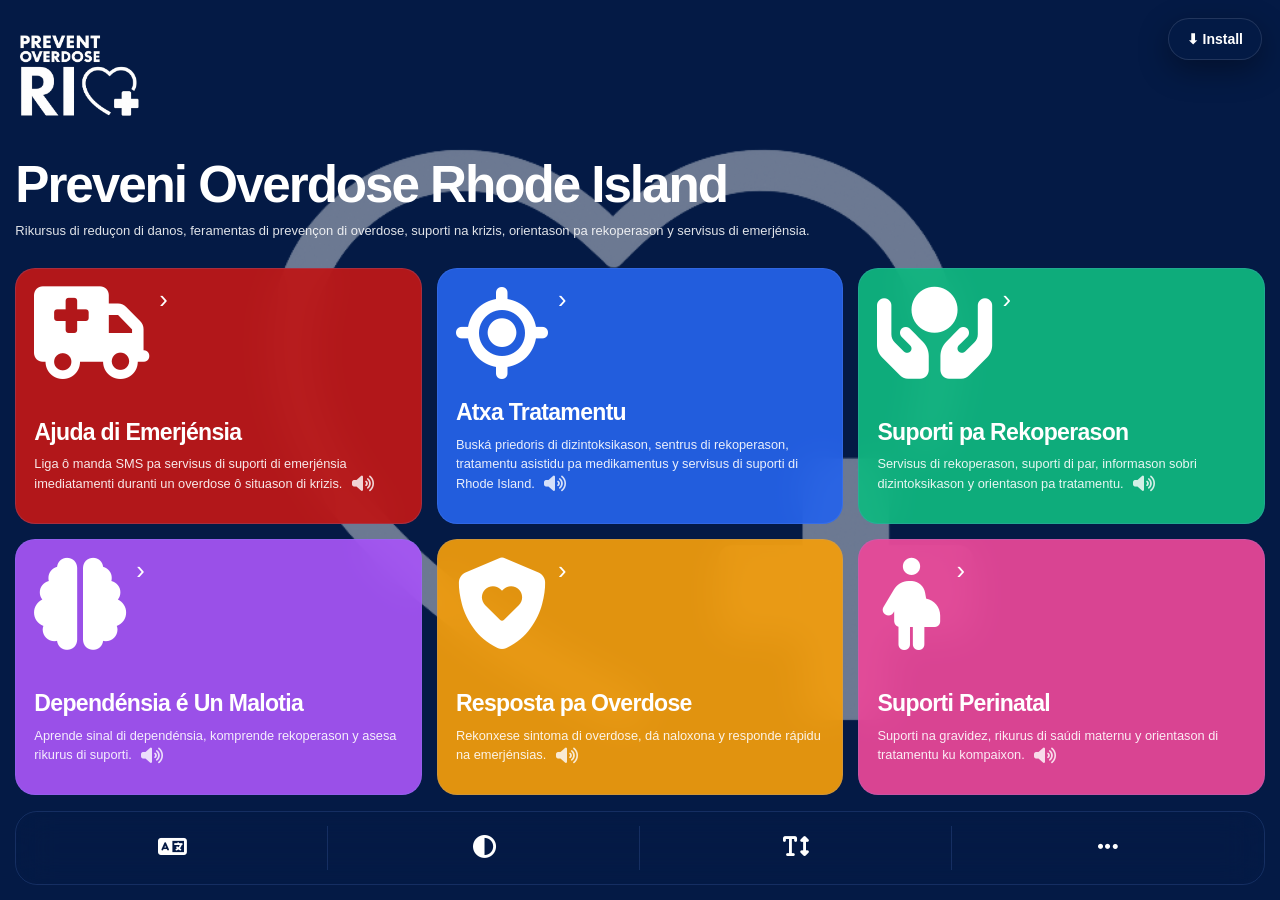
==== commit 3e2693bd: "Add files via upload" ====
--- a/index.html
+++ b/index.html
@@ -400,7 +400,7 @@
                     class="audio-icon"
                     data-audio-id="modalEmergency"
                 >
-                    🔉
+                    <i class="fa-solid fa-volume-high"></i>
                 </span>
 
             </div>
@@ -534,7 +534,7 @@
                         class="audio-icon"
                         data-audio-id="sectionOverdoseSteps"
                     >
-                        🔉
+                        <i class="fa-solid fa-volume-high"></i>
                     </span>
 
                 </p>
@@ -638,7 +638,7 @@
                     class="audio-icon"
                     data-audio-id="modalTreatment"
                 >
-                    🔉
+                    <i class="fa-solid fa-volume-high"></i>
                 </span>
 
             </div>
@@ -723,7 +723,7 @@
                         class="audio-icon"
                         data-audio-id="modalInfo"
                     >
-                        🔉
+                        <i class="fa-solid fa-volume-high"></i>
                     </span>
 
                 </p>
@@ -760,7 +760,7 @@
                         class="audio-icon"
                         data-audio-id="sectionResources"
                     >
-                        🔉
+                        <i class="fa-solid fa-volume-high"></i>
                     </span>
 
                 </p>
@@ -909,7 +909,7 @@
                         class="audio-icon"
                         data-audio-id="modalLightshow"
                     >
-                        🔉
+                        <i class="fa-solid fa-volume-high"></i>
                     </span>
 
                 </p>
--- a/styles.css
+++ b/styles.css
@@ -1397,7 +1397,7 @@
     
     .card .audio-icon{
 
-        margin-left:85%;
+        margin-left:75%;
         bottom:8px;
         position:absolute;
     }
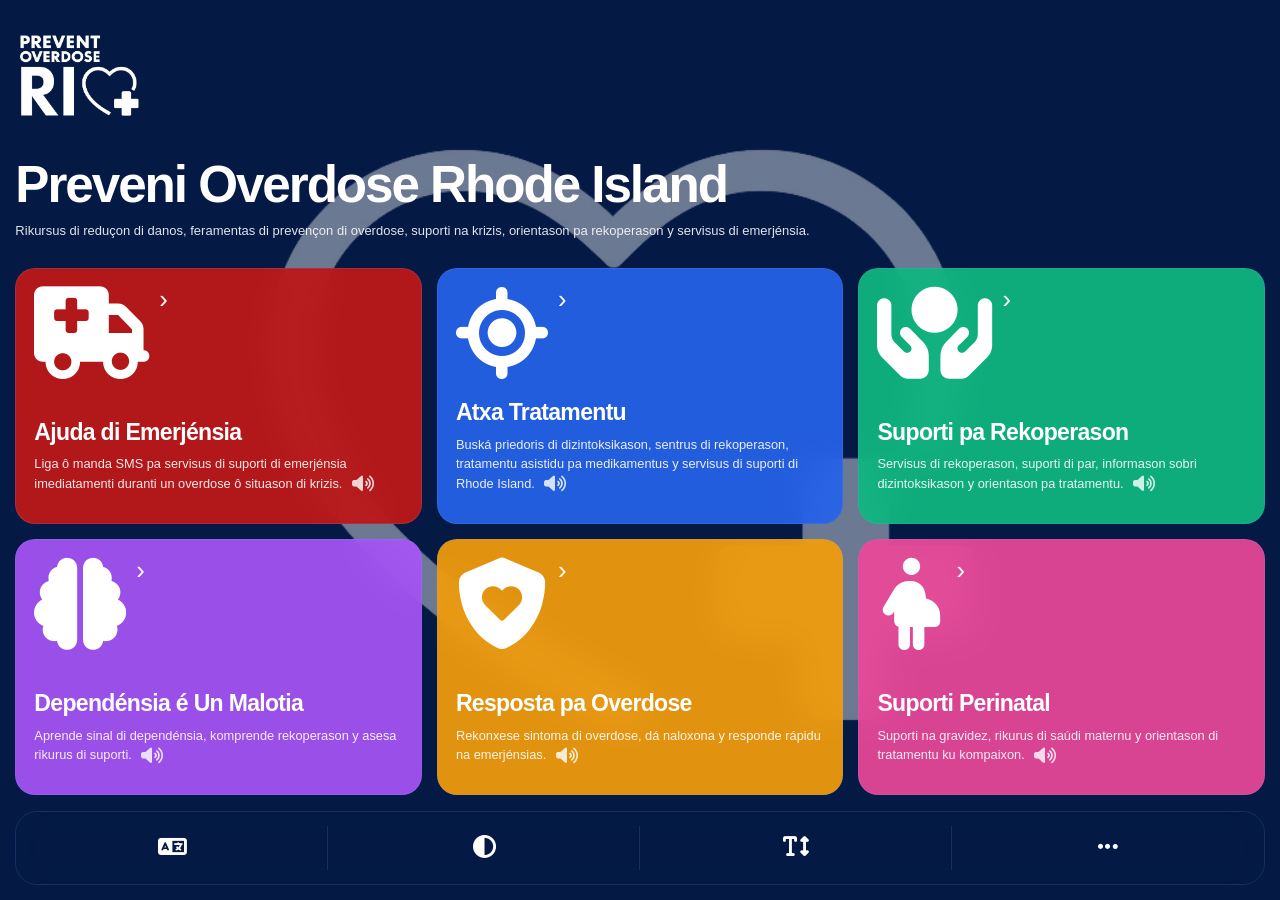
==== commit 37d021f9: "Add files via upload" ====
--- a/index.html
+++ b/index.html
@@ -942,16 +942,23 @@
 
                 <button
                     class="treatment-btn"
-                    id="previousLightshow"
-                >
-                    ◀ Previous
+                    id="printLightshow"
+                >
+                    🖨 Print
+                </button>
+
+                <button
+                    class="treatment-btn"
+                    id="shareLightshow"
+                >
+                    🔗 Share
                 </button>
 
                 <button
                     class="treatment-btn treatment-btn-danger"
-                    id="nextLightshow"
-                >
-                    Next ▶
+                    id="downloadLightshow"
+                >
+                    ⬇ Download
                 </button>
 
             </div>
--- a/styles.css
+++ b/styles.css
@@ -1044,6 +1044,11 @@
     .logo{
         height:120px;
         width:auto;
+    }
+
+    audio-icon{
+        font-size:18px;
+        margin-left: 70%;
     }
 
     .grid{
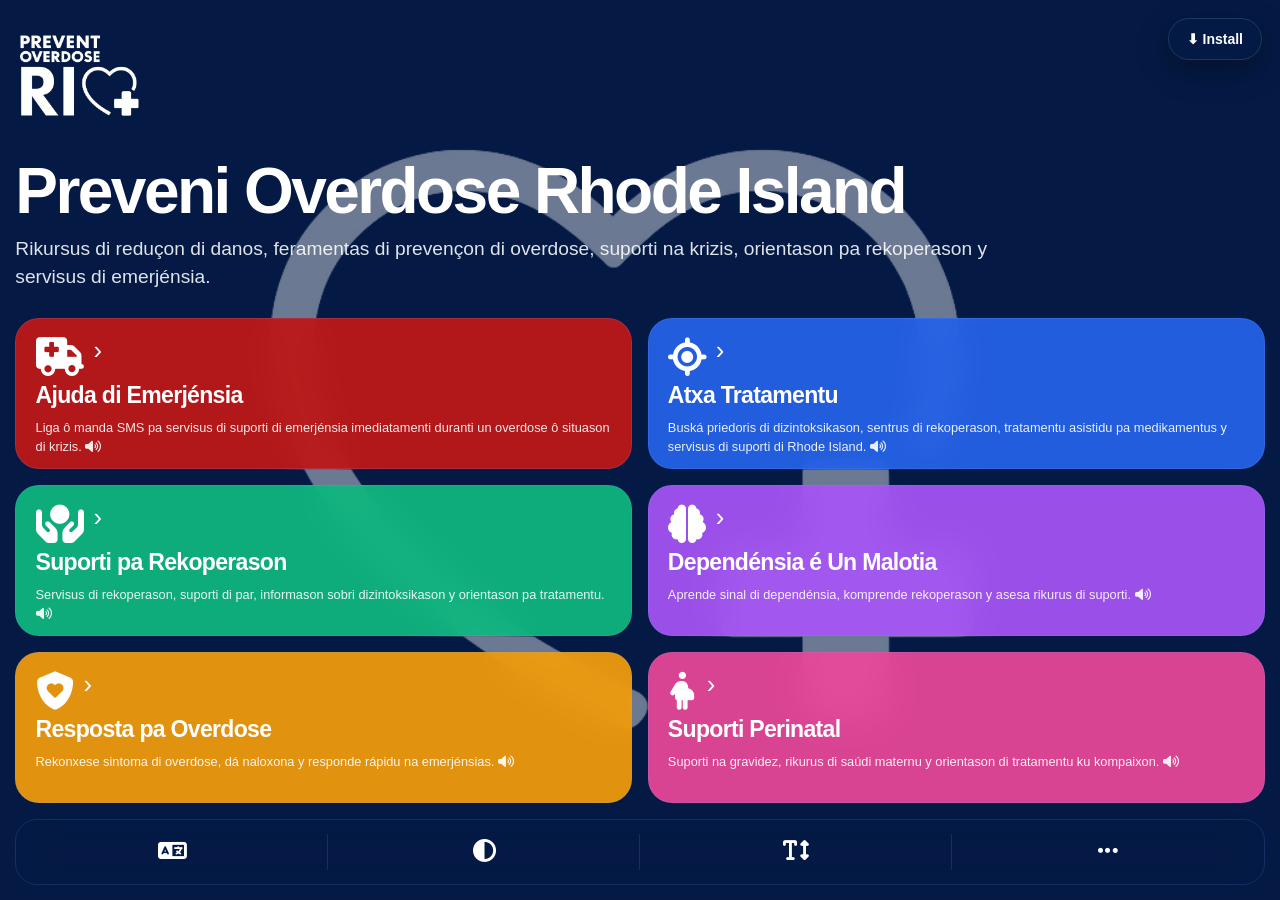
==== commit 720e33e1: "Add files via upload" ====
--- a/index.html
+++ b/index.html
@@ -777,110 +777,68 @@
 
 </div>
 
+
 <div
-    class="menu-sheet"
-    id="menuSheet"
->
-
-    <div class="menu-header">
-
-        <div class="menu-title">
-            More Options
-        </div>
-
-        <button
-            class="menu-close"
-            id="closeMenuButton"
-        >
-            ✕
-        </button>
-
-    </div>
-
-    <div class="menu-grid">
-
-        <button class="menu-option">
-
-            <div class="menu-option-icon">
-                ☎
-            </div>
-
-            <div>
-
-                <div class="menu-option-title">
-                    Emergency Contacts
-                </div>
-
-                <div class="menu-option-text">
-                    Quick access to crisis and support services.
-                </div>
-
-            </div>
-
-        </button>
-
-        <button class="menu-option">
-
-            <div class="menu-option-icon">
-                ⌖
-            </div>
-
-            <div>
-
-                <div class="menu-option-title">
-                    Nearby Services
-                </div>
-
-                <div class="menu-option-text">
-                    Locate clinics,
-                    recovery centers,
-                    and outreach organizations.
-                </div>
-
-            </div>
-
-        </button>
-
-        <button class="menu-option">
-
-            <div class="menu-option-icon">
-                ⚑
-            </div>
-
-            <div>
-
-                <div class="menu-option-title">
-                    Report Information
-                </div>
-
-                <div class="menu-option-text">
-                    Submit community safety concerns
-                    and prevention feedback.
-                </div>
-
-            </div>
-
-        </button>
-
-        <button class="menu-option">
-
-            <div class="menu-option-icon">
-                ☰
-            </div>
-
-            <div>
-
-                <div class="menu-option-title">
-                    App Settings
-                </div>
-
-                <div class="menu-option-text">
-                    Accessibility and personalization controls.
-                </div>
-
-            </div>
-
-        </button>
+    class="modal"
+    id="menuModal"
+>
+
+    <div class="modal-box language-modal-box">
+
+        <div class="modal-header">
+
+            <div class="modal-title-wrap">
+
+                <h2>
+                    More Options
+                </h2>
+
+                <p>
+                    Quick links, resources, maps, QR codes, and additional information.
+                </p>
+
+            </div>
+
+            <button
+                class="close-btn"
+                data-close-modal="menuModal"
+            >
+                ✕
+            </button>
+
+        </div>
+
+        <div class="modal-body">
+
+            <div class="language-grid">
+
+                <button class="language-option">
+                    📍 Interactive Map
+                </button>
+
+                <button class="language-option">
+                    ℹ️ About This Project
+                </button>
+
+                <button class="language-option">
+                    📱 QR Codes & Downloads
+                </button>
+
+                <button class="language-option">
+                    📚 Community Resources
+                </button>
+
+                <button class="language-option">
+                    🤝 Partner Organizations
+                </button>
+
+                <button class="language-option">
+                    ✉️ Contact & Feedback
+                </button>
+
+            </div>
+
+        </div>
 
     </div>
 
@@ -889,6 +847,7 @@
 <div
     class="modal"
     id="lightShowModal"
+
 >
 
     <div class="modal-box lightshow-modal-box">
--- a/styles.css
+++ b/styles.css
@@ -1,1528 +1,884 @@
-*{
-    margin:0;
-    padding:0;
-    box-sizing:border-box;
-}
-
-:root{
-    --font-xs:calc(12px * var(--text-scale));
-    --font-sm:calc(14px * var(--text-scale));
-    --font-md:calc(16px * var(--text-scale));
-    --font-lg:calc(20px * var(--text-scale));
-    --font-xl:calc(28px * var(--text-scale));
-
-
-    --gap:clamp(10px,1.2vw,18px);
-
-    --radius:24px;
-
-    --bg:#041b46;
-
-    --surface:rgba(7,32,78,.88);
-
-    --surface-2:rgba(255,255,255,.05);
-
-    --text:#ffffff;
-
-    --border:rgba(120,160,255,.16);
-
-    --overlay:rgba(4,27,70,.78);
-
-    --hero-overlay:rgba(4,27,70,.58);
-
-    --menu-bg:rgba(4,27,70,.98);
-
-    --button-bg:rgba(255,255,255,.05);
-
-    --lightbox-bg:rgba(4,27,70,.94);
-
-    --font-scale:1;
-
-    --text-scale:1;
-
-    --bg-image:url('pori-iconn.png');
-
-    --danger:#ff4d5e;
-
-}
-
-body.light-mode{
-
-    --bg:#f4f6fb;
-
-    --surface:rgba(255,255,255,.88);
-
-    --surface-2:rgba(0,0,0,.04);
-
-    --text:#111827;
-
-    --border:rgba(0,0,0,.1);
-
-    --overlay:rgba(255,255,255,.72);
-
-    --hero-overlay:rgba(255,255,255,.35);
-
-    --menu-bg:rgba(255,255,255,.98);
-
-    --button-bg:rgba(0,0,0,.04);
-
-    --lightbox-bg:rgba(255,255,255,.96);
-
-    --bg-image:url('white-bg.png');
-
-}
-
-html,
-body{
-    width:100%;
-    height:100%;
-
-    background:var(--bg);
-
-    color:var(--text);
-
-    font-family:Arial,sans-serif;
-
-    transition:
-        background .25s ease,
-        color .25s ease;
-}
-
-body{
-    position:relative;
-    display:flex;
-    overflow:hidden;
-    padding-bottom: calc(80px + env(safe-area-inset-bottom));
-}
-
-.bottom-nav {
-    position: fixed;
-    bottom: 0;
-    left: 0;
-    width: 100%;
-    z-index: 9999;
-
-    padding-bottom: env(safe-area-inset-bottom);
-}
-
-button,
-a,
-input{
-    border:none;
-    background:none;
-    color:inherit;
-    font:inherit;
-    text-decoration:none;
-    outline:none;
-}
-
-button,
-a{
-    cursor:pointer;
-}
-
-.background{
-    position:fixed;
-    inset:0;
-
-    z-index:0;
-
-    background-image:var(--bg-image);
-    background-size:cover;
-    background-position:center;
-    background-repeat:no-repeat;
-}
-
-.background::after{
-    content:"";
-
-    position:absolute;
-    inset:0;
-
-    background:var(--hero-overlay);
-}
-
-.app{
-    position:relative;
-
-    z-index:2;
-
-    width:100%;
-    height:100dvh;
-
-    display:grid;
-
-    grid-template-rows:
-        auto
-        auto
-        1fr
-        auto;
-
-    gap:var(--gap);
-
-    padding:clamp(10px,1.2vw,18px);
-
-    overflow:hidden;
-}
-
-.header{
-    display:flex;
-    align-items:flex-start;
-    justify-content:flex-start;
-}
-
-.logo{
-    width:clamp(240px,30vw,460px);
-    height:clamp(80px,10vw,140px);
-
-    object-fit:contain;
-    object-position:left center;
-
-    display:block;
-    flex-shrink:0;
-}
-
-.hero{
-    max-width:1000px;
-}
-
-.hero h1{
-    font-size:calc(clamp(32px,5vw,74px) * var(--text-scale));
-
-    line-height:1;
-
-    letter-spacing:-0.04em;
-
-    margin-bottom:12px;
-}
-
-.hero p{
-    font-size:calc(clamp(14px,1.5vw,22px) * var(--text-scale));
-
-    line-height:1.45;
-
-    opacity:.88;
-}
-
-.grid{
-    min-height:0;
-
-    display:grid;
-
-    grid-template-columns:repeat(2,minmax(0,1fr));
-
-    gap:var(--gap);
-}
-
-.card{
-    position:relative;
-
-    border:1px solid var(--border);
-
-    border-radius:var(--radius);
-
-    padding:clamp(16px,1.5vw,26px);
-
-    backdrop-filter:blur(18px);
-
-    display:flex;
-    flex-direction:column;
-    justify-content:space-between;
-
-    overflow:hidden;
-
-    text-align:left;
-
-    transition:
-        transform .2s ease,
-        filter .2s ease;
-}
-
-.card:hover{
-    transform:translateY(-2px);
-    filter:brightness(1.04);
-}
-
-.card:nth-child(1){
-    background:rgba(190,24,24,.94);
-}
-
-.card:nth-child(2){
-    background:rgba(37,99,235,.92);
-}
-
-.card:nth-child(3){
-    background:rgba(16,185,129,.92);
-}
-
-.card:nth-child(4){
-    background:rgba(168,85,247,.92);
-}
-
-.card:nth-child(5){
-    background:rgba(245,158,11,.92);
-}
-
-.card:nth-child(6){
-    background:rgba(236,72,153,.92);
-}
-
-body.light-mode .card:nth-child(1){
-    background:rgba(220,38,38,.82);
-}
-
-body.light-mode .card:nth-child(2){
-    background:rgba(59,130,246,.78);
-}
-
-body.light-mode .card:nth-child(3){
-    background:rgba(34,197,94,.76);
-}
-
-body.light-mode .card:nth-child(4){
-    background:rgba(192,132,252,.76);
-}
-
-body.light-mode .card:nth-child(5){
-    background:rgba(251,191,36,.76);
-}
-
-body.light-mode .card:nth-child(6){
-    background:rgba(244,114,182,.76);
-}
-
-.card-top{
-    display:flex;
-    align-items:flex-start;
-    justify-content:space-between;
-
-    gap:10px;
-
-    margin-bottom:6px;
-}
-
-.icon{
-    font-size:clamp(28px,3vw,50px);
-
-    line-height:1;
-}
-
-.arrow{
-    font-size:clamp(22px,2vw,34px);
-
-    line-height:1;
-}
-
-.card-content h2{
-    font-size:calc(clamp(18px,1.8vw,34px) * var(--text-scale));
-
-    line-height:1;
-
-    margin-bottom:10px;
-}
-
-.card-content p{
-    font-size:calc(clamp(12px,1vw,18px) * var(--text-scale));
-
-    line-height:1.45;
-
-    opacity:.9;
-}
-
-.footer{
-    display:grid;
-
-    grid-template-columns:repeat(4,minmax(0,1fr));
-        border:1px solid var(--border);
-
-    border-radius:22px;
-
-    backdrop-filter:blur(18px);
-
-    overflow:hidden;
-}
-
-.footer-item{
-    min-height:64px;
-    touch-action:manipulation;
-    -webkit-tap-highlight-color:transparent;
-    position:relative;
-
-    padding:14px 10px;
-
-    display:flex;
-    flex-direction:column;
-    align-items:center;
-    justify-content:center;
-
-    gap:8px;
-
-    text-align:center;
-
-    transition:background .2s ease;
-}
-
-.footer-item:hover{
-    background:var(--surface-2);
-}
-
-.footer-item:not(:last-child)::after{
-    content:"";
-
-    position:absolute;
-
-    top:14px;
-    right:0;
-
-    width:1px;
-    height:calc(100% - 28px);
-
-    background:var(--border);
-}
-
-.footer-icon{
-    font-size:clamp(18px,1.8vw,24px);
-}
-
-.footer-label{
-    font-size:calc(clamp(12px,1vw,16px) * var(--text-scale));
-
-    font-weight:600;
-}
-
-.modal{
-    position:fixed;
-    inset:0;
-
-    z-index:100;
-
-    display:flex;
-    align-items:center;
-    justify-content:center;
-
-    padding:20px;
-
-    background:var(--overlay);
-
-    opacity:0;
-    visibility:hidden;
-
-    transition:.2s ease;
-}
-
-.modal.active{
-    opacity:1;
-    visibility:visible;
-}
-
-.modal-box{
-    width:min(100%,760px);
-
-    max-height:90dvh;
-
-    min-height:0;
-
-    overflow:hidden;
-
-    background:var(--surface);
-
-    border:1px solid var(--border);
-
-    border-radius:30px;
-
-    backdrop-filter:blur(24px);
-
-    padding:28px;
-
-    display:flex;
-    flex-direction:column;
-}
-
-.treatment-modal-box{
-    width:min(100%,980px);
-}
-
-.modal-header{
-    display:flex;
-    align-items:flex-start;
-    justify-content:space-between;
-
-    gap:20px;
-
-    margin-bottom:24px;
-
-    flex-shrink:0;
-}
-
-.modal-title-wrap h2{
-    font-size:clamp(30px,4vw,52px);
-
-    margin-bottom:12px;
-}
-
-.modal-title-wrap p{
-    font-size:calc(15px * var(--text-scale));
-
-    opacity:.78;
-
-    line-height:1.5;
-}
-
-.close-btn{
-    width:50px;
-    height:50px;
-
-    border:1px solid var(--border);
-
-    border-radius:16px;
-
-    background:var(--button-bg);
-
-    color:var(--text);
-
-    flex-shrink:0;
-}
-
-.emergency-badge{
-    display:inline-flex;
-
-    align-items:center;
-    justify-content:center;
-
-    padding:10px 14px;
-
-    border-radius:999px;
-
-    background:rgba(220,38,38,.18);
-
-    border:1px solid rgba(255,255,255,.08);
-
-    color:#fff;
-
-    font-size:12px;
-    font-weight:700;
-    letter-spacing:.12em;
-
-    margin-bottom:16px;
-}
-
-body.light-mode .emergency-badge{
-    color:#991b1b;
-}
-
-.modal-body{
-    display:flex;
-    flex-direction:column;
-
-    gap:18px;
-
-    min-height:0;
-
-    flex:1;
-
-    overflow-y:auto;
-
-    overflow-x:hidden;
-
-    padding-right:4px;
-}
-
-.modal-body::-webkit-scrollbar{
-    width:8px;
-}
-
-.modal-body::-webkit-scrollbar-thumb{
-    background:rgba(255,255,255,.16);
-    border-radius:999px;
-}
-
-.emergency-action{
-    display:flex;
-    flex-direction:column;
-
-    gap:18px;
-
-    padding:24px;
-
-    border-radius:26px;
-
-    color:#fff;
-
-    transition:
-        transform .2s ease,
-        filter .2s ease;
-}
-
-.emergency-action:hover{
-    transform:translateY(-2px);
-    filter:brightness(1.05);
-}
-
-.emergency-call{
-    background:linear-gradient(
-        135deg,
-        rgba(220,38,38,.96),
-        rgba(185,28,28,.92)
-    );
-}
-
-.emergency-text{
-    background:linear-gradient(
-        135deg,
-        rgba(37,99,235,.96),
-        rgba(29,78,216,.92)
-    );
-}
-
-.emergency-crisis{
-    background:linear-gradient(
-        135deg,
-        rgba(16,185,129,.96),
-        rgba(5,150,105,.92)
-    );
-}
-
-.emergency-action-top{
-    display:flex;
-    align-items:flex-start;
-    justify-content:space-between;
-}
-
-.emergency-action-icon{
-    font-size:38px;
-    line-height:1;
-}
-
-.emergency-action-arrow{
-    font-size:34px;
-    line-height:1;
-}
-
-.emergency-action-content h3{
-    font-size:30px;
-    margin-bottom:10px;
-}
-
-.emergency-action-content p{
-    font-size:calc(15px * var(--text-scale));
-
-    line-height:1.5;
-    opacity:.94;
-}
-
-.emergency-steps{
-    margin-top:6px;
-
-    border-top:1px solid var(--border);
-
-    padding-top:22px;
-}
-
-.emergency-steps h3{
-    margin-bottom:18px;
-}
-
-.step-grid{
-    display:grid;
-
-    grid-template-columns:repeat(2,minmax(0,1fr));
-
-    gap:14px;
-}
-
-.step{
-    display:flex;
-    align-items:flex-start;
-
-    gap:14px;
-
-    padding:18px;
-
-    border-radius:22px;
-
-    background:var(--surface-2);
-}
-
-.step-number{
-    width:34px;
-    height:34px;
-
-    border-radius:50%;
-
-    background:rgba(220,38,38,.18);
-
-    display:flex;
-    align-items:center;
-    justify-content:center;
-
-    font-weight:700;
-
-    flex-shrink:0;
-}
-
-.step-text{
-    font-size:calc(15px * var(--text-scale));
-
-    line-height:1.45;
-}
-
-.info-modal-section{
-    border-top:1px solid var(--border);
-
-    padding-top:20px;
-}
-
-p{
-    margin-bottom:12px;
-}
-
-.info-modal-section h3{
-    margin-bottom:12px;
-}
-
-.info-modal-section ul{
-    padding-left:18px;
-
-    display:flex;
-    flex-direction:column;
-
-    gap:10px;
-
-    font-size:calc(15px * var(--text-scale));
-
-    line-height:1.45;
-
-    opacity:.88;
-}
-
-.menu-sheet{
-    position:fixed;
-
-    top:50%;
-    left:50%;
-
-    transform:translate(-50%,-50%) scale(.96);
-
-    width:min(94vw,980px);
-
-    background:var(--menu-bg);
-
-    border:1px solid var(--border);
-
-    border-radius:34px;
-
-    backdrop-filter:blur(28px);
-
-    overflow:hidden;
-
-    z-index:300;
-
-    opacity:0;
-    visibility:hidden;
-    max-height:80dvh;
-    transition:.22s ease;
-}
-
-.menu-sheet.active{
-    opacity:1;
-    visibility:visible;
-
-    transform:translate(-50%,-50%) scale(1);
-}
-
-.menu-header{
-    display:flex;
-    align-items:center;
-    justify-content:space-between;
-
-    padding:28px 30px 22px;
-
-    border-bottom:1px solid var(--border);
-}
-
-.menu-title{
-    font-size:clamp(28px,2vw,42px);
-
-    font-weight:700;
-}
-
-.menu-close{
-    width:54px;
-    height:54px;
-
-    border-radius:18px;
-
-    background:var(--button-bg);
-
-    color:var(--text);
-
-    font-size:22px;
-}
-
-.menu-grid{
-    display:grid;
-
-    grid-template-columns:repeat(2,minmax(0,1fr));
-}
-
-.menu-option{
-    min-height:140px;
-
-    padding:28px;
-
-    display:flex;
-    flex-direction:column;
-    justify-content:space-between;
-
-    transition:background .2s ease;
-}
-
-.menu-option:hover{
-    background:var(--surface-2);
-}
-
-.menu-option:nth-child(1),
-.menu-option:nth-child(2){
-    border-bottom:1px solid var(--border);
-}
-
-.menu-option:nth-child(1),
-.menu-option:nth-child(3){
-    border-right:1px solid var(--border);
-}
-
-.menu-option-icon{
-    font-size:36px;
-}
-
-.menu-option-title{
-    font-size:22px;
-
-    font-weight:700;
-
-    margin-bottom:8px;
-}
-
-.menu-option-text{
-    font-size:calc(15px * var(--text-scale));
-
-    opacity:.75;
-
-    line-height:1.45;
-}
-
-.treatment-modal-body{
-    flex:1;
-    min-height:0;
-    overflow:hidden;
-}
-
-.treatment-search-wrap{
-    position:sticky;
-    top:0;
-    z-index:20;
-    padding-bottom:18px;
-    background:linear-gradient(
-        to bottom,
-        var(--surface) 0%,
-        var(--surface) 72%,
-        rgba(7,32,78,0) 100%
-    );
-
-    flex-shrink:0;
-}
-
-body.light-mode .treatment-search-wrap{
-    background:linear-gradient(
-        to bottom,
-        var(--surface) 0%,
-        var(--surface) 72%,
-        rgba(255,255,255,0) 100%
-    );
-}
-
-.treatment-search{
-    width:100%;
-    padding:22px 24px;
-    border-radius:22px;
-    background:white;
-    color:#111827;
-    font-size:1.05rem;
-    box-shadow:0 10px 30px rgba(0,0,0,.25);
-}
-
-.treatment-scroll{
-    flex:1;
-    min-height:0;
-    overflow:auto;
-    padding-right:4px;
-}
-
-.treatment-scroll::-webkit-scrollbar{
-    width:8px;
-}
-
-.treatment-scroll::-webkit-scrollbar-thumb{
-    background:rgba(255,255,255,.16);
-    border-radius:999px;
-}
-
-.treatment-results{
-    display:flex;
-    flex-direction:column;
-    gap:16px;
-}
-
-.treatment-card{
-    background:rgba(11,42,104,.82);
-    border:1px solid var(--border);
-    border-radius:24px;
-    padding:22px;
-    backdrop-filter:blur(12px);
-    transition:.2s ease;
-}
-
-body.light-mode .treatment-card{
-    background:rgba(255,255,255,.7);
-}
-
-.treatment-card:hover{
-    transform:translateY(-2px);
-}
-
-.treatment-card h2{
-    font-size:calc(1.15rem * var(--text-scale));
-    line-height:1.4;
-    margin-bottom:10px;
-}
-
-.treatment-meta{
-    color:#d5e2ff;
-    line-height:1.5;
-    margin-bottom:16px;
-    font-size:.96rem;
-}
-
-body.light-mode .treatment-meta{
-    color:#334155;
-}
-
-.treatment-actions{
-    display:flex;
-    flex-wrap:wrap;
-    gap:10px;
-}
-
-.treatment-btn{
-    text-decoration:none;
-    color:white;
-    background:#2563eb;
-    padding:12px 16px;
-    border-radius:14px;
-    font-weight:bold;
-    display:inline-flex;
-    align-items:center;
-    gap:8px;
-}
-
-.treatment-btn-danger{
-    background:var(--danger);
-}
-
-.hidden{
-    display:none !important;
-}
-
-.treatment-empty{
-    text-align:center;
-    color:#c7d7ff;
-    padding:60px 20px;
-    line-height:1.7;
-}
-
-body.light-mode .treatment-empty{
-    color:#475569;
-}
-
-@media (min-width:700px){
-
-    .app{
-        grid-template-rows:
-            auto
-            auto
-            minmax(0,1fr)
-            auto;
-    }
-
-    .icon{
-        font-size:92px;
-    }
-
-    .grid{
-        min-height:0;
-
-        height:100%;
-
-        grid-template-columns:repeat(3,minmax(0,1fr));
-
-        grid-template-rows:repeat(2,minmax(0,1fr));
-
-        align-items:stretch;
-
-        overflow:hidden;
-    }
-
-    .card{
-        min-height:0;
-
-        height:100%;
-
-        padding:18px;
-
-        border-radius:20px;
-    }
-
-    .hero h1{
-        font-size:clamp(32px,4vw,60px);
-    }
-
-    .hero p{
-        font-size:clamp(13px,1vw,18px);
-    }
-
-    .footer{
-        min-height:74px;
-        flex-shrink:0;
-    }
-
-}
-
-@media (max-width:900px){
-
-    .menu-sheet{
-        width:calc(100% - 20px);
-    }
-
-    .menu-grid{
-        grid-template-columns:1fr;
-    }
-
-    .menu-option{
-        min-height:auto;
-    }
-
-    .menu-option:not(:last-child){
-        border-bottom:1px solid var(--border);
-    }
-
-    .menu-option{
-        border-right:none !important;
-    }
-
-}
-
-@media (max-width:640px){
-.modal-title-wrap p{
-    display: none;
-}
-
-
-    .app{
-        padding:10px;
-        gap:10px;
-    }
-
-    h2{
-        font:0.5em sans-serif;
-        margin-bottom: 12px;
-    }
-
-    .icon{
-        font-size:22px;
-    }
-
-    .logo{
-        height:120px;
-        width:auto;
-    }
-
-    audio-icon{
-        font-size:18px;
-        margin-left: 70%;
-    }
-
-    .grid{
-        gap:10px;
-    }
-
-    .hero p{
-        display:none;
-    }
-
-    .card{
-        border-radius:18px;
-        padding:14px;
-    }
-
-    .modal{
-        padding:10px;
-    }
-
-    .modal-box{
-        padding:20px;
-        border-radius:24px;
-        max-height:calc(90dvh - 20px);
-    }
-
-    .step-grid{
-        grid-template-columns:1fr;
-    }
-
-    .emergency-action-content h3{
-        font-size:26px;
-    }
-
-    .treatment-search{
-        padding:18px;
-    }
-
-}.lightshow-btn{
-    width:100%;
-    margin-top:20px;
-    padding:16px 18px;
-    border-radius:20px;
-    background:
-        linear-gradient(
-            135deg,
-            rgba(255,255,255,.10),
-            rgba(255,255,255,.04)
-        );
-    border:1px solid rgba(255,255,255,.10);
-    color:var(--text);
-    font-size:15px;
-    font-weight:700;
-    letter-spacing:.3px;
-    backdrop-filter:blur(18px);
-    -webkit-backdrop-filter:blur(18px);
-    box-shadow:
-        0 10px 30px rgba(0,0,0,.18),
-        inset 0 1px 0 rgba(255,255,255,.06);
-    transition:
-        transform .22s ease,
-        background .22s ease,
-        filter .22s ease,
-        border-color .22s ease,
-        box-shadow .22s ease;
-}
-
-.lightshow-btn:hover{
-    transform:translateY(-3px) scale(1.01);
-    background:
-        linear-gradient(
-            135deg,
-            rgba(255,255,255,.14),
-            rgba(255,255,255,.08)
-        );
-    border-color:rgba(255,255,255,.18);
-    filter:brightness(1.05);
-    box-shadow:
-        0 18px 40px rgba(0,0,0,.28),
-        inset 0 1px 0 rgba(255,255,255,.08);
-}
-
-.lightshow-btn:active{
-    transform:scale(.985);
-}
-
-.lightshow-modal-box{
-    width:min(100%,1400px);
-    max-height:96dvh;
-    border-radius:34px;
-    overflow:hidden;
-    background:
-        linear-gradient(
-            180deg,
-            rgba(14,20,36,.96),
-            rgba(6,10,20,.98)
-        );
-    border:1px solid rgba(255,255,255,.08);
-    box-shadow:
-        0 30px 80px rgba(0,0,0,.45);
-}
-
-.lightshow-stage{
-    position:relative;
-    width:100%;
-    height:82vh;
-    min-height:720px;
-    border-radius:28px;
-    overflow:hidden;
-    background:#00000000;
-    display:flex;
-    align-items:center;
-    justify-content:center;
-    isolation:isolate;
-}
-
-.lightshow-stage::before{
-    content:"";
-    position:absolute;
-    inset:0;
-    background:
-        linear-gradient(
-            to top,
-            rgba(0,0,0,.72),
-            rgba(0,0,0,.06) 35%,
-            rgba(0,0,0,.2)
-        );
-    z-index:2;
-    pointer-events:none;
-}
-
-.lightshow-stage::after{
-    content:"";
-    position:absolute;
-    inset:-10%;
-    background:
-        radial-gradient(
-            circle,
-            rgba(255,255,255,.06),
-            transparent 60%
-        );
-    animation:lightshowPulse 7s ease-in-out infinite;
-    z-index:1;
-    pointer-events:none;
-}
-
-.lightshow-image{
-    position:relative;
-    z-index:0;
-    width:100%;
-    height:100%;
-    object-fit:contain;
-    object-position:center;
-    background:#000;
-    animation:lightshowZoom 12s ease-in-out infinite alternate;
-    user-select:none;
-    -webkit-user-drag:none;
-}
-
-.lightshow-controls{
-    display:flex;
-    gap:14px;
-    margin-top:22px;
-    padding-top:4px;
-}
-
-.lightshow-controls .treatment-btn{
-    flex:1;
-    border-radius:18px;
-    min-height:58px;
-    font-size:15px;
-    font-weight:700;
-    backdrop-filter:blur(14px);
-    -webkit-backdrop-filter:blur(14px);
-    transition:
-        transform .2s ease,
-        box-shadow .2s ease,
-        filter .2s ease;
-}
-
-.lightshow-controls .treatment-btn:hover{
-    transform:translateY(-2px);
-    filter:brightness(1.06);
-    box-shadow:
-        0 12px 30px rgba(0,0,0,.22);
-}
-
-.lightshow-controls .treatment-btn:active{
-    transform:scale(.98);
-}
-
-@keyframes lightshowZoom{
-
-    0%{
-        transform:scale(1);
-    }
-
-    100%{
-        transform:scale(1.03);
-    }
-
-}
-
-@keyframes lightshowPulse{
-
-    0%{
-        transform:scale(1);
-        opacity:.4;
-    }
-
-    50%{
-        transform:scale(1.04);
-        opacity:.7;
-    }
-
-    100%{
-        transform:scale(1);
-        opacity:.4;
-    }
-
-}
-
-@media(max-width:1024px){
-
-    .lightshow-modal-box{
-        width:min(100%,900px);
-    }
-
-    .lightshow-stage{
-        height:76vh;
-        min-height:auto;
-    }
-
-}
-
-@media(max-width:768px){
-
-    .lightshow-modal-box{
-        width:100%;
-        border-radius:26px;
-    }
-
-    .lightshow-stage{
-        aspect-ratio:9/16;
-        height:auto;
-        max-height:72vh;
-        min-height:auto;
-        border-radius:22px;
-    }
-
-    .lightshow-image{
-        object-fit:contain;
-    }
-
-    .lightshow-controls{
-        gap:10px;
-    }
-
-    .lightshow-controls .treatment-btn{
-        min-height:54px;
-        font-size:14px;
-    }
-      .modal-box{
-        max-height:80dvh;
-        padding:16px;
-        border-radius:20px;
-    }
-
-    .modal-body{
-        padding-right:0;
-    }
-
-
-}
-.audio-icon{
-    cursor:pointer;
-    font-size:1.1rem;
-    margin-left:6px;
-    user-select:none;
-    display:inline-flex;
-    align-items:center;
-    justify-content:center;
-    transition:opacity .2s ease;
-    opacity:.9;
-    vertical-align:middle;
-}
-
-.audio-icon:hover{
-    opacity:.6;
-}
-
-.language-modal-box{
-    width:min(100%,560px);
-}
-
-.language-grid{
-    display:grid;
-    grid-template-columns:1fr;
-    gap:14px;
-}
-
-.language-option{
-    width:100%;
-    padding:20px;
-    border-radius:18px;
-    background:rgba(255,255,255,.08);
-    border:1px solid var(--border);
-    text-align:left;
-    font-size:1rem;
-    font-weight:700;
-    transition:.2s ease;
-}
-
-.language-option:hover{
-    transform:translateY(-2px);
-    background:rgba(255,255,255,.14);
-}
-
-
-@media(max-width:768px){
-
-    .card{
-        border-radius:18px;
-        padding:14px;
-    }
-
-    .card h2{
-        font-size:calc(1.15rem * var(--text-scale));
-        margin:0;
-        margin-bottom:20px;
-    }
-
-    .card-content p{
-        font-size:0;
-        line-height:0;
-        margin:0;
-    }
-
-    .audio-icon{
-        cursor:pointer;
-        font-size:1.1rem;
-        margin-left:6px;
-        user-select:none;
-        display:inline-flex;
-        align-items:center;
-        justify-content:center;
-        transition:opacity .2s ease;
-        opacity:.9;
-        vertical-align:middle;
-    }
-
-    
-    .card .audio-icon{
-
-        margin-left:75%;
-        bottom:8px;
-        position:absolute;
-    }
-
-    .footer{
-        min-height:64px;
-        border-radius:18px;
-    }
-
-    .footer-item{
-        padding:8px 4px;
-        gap:4px;
-    }
-
-    .footer-icon{
-        font-size:18px;
-    }
-
-    .footer-label{
-        font-size:10px;
-        line-height:1;
-    }
-
-}
-
-
-.emergency-action,
-.treatment-btn,
-.language-option,
-.menu-option,
-.step,
-.close-btn{
-    cursor:pointer;
-    transition:
-        transform .18s ease,
-        filter .18s ease,
-        box-shadow .18s ease,
-        background .18s ease,
-        border-color .18s ease;
-}
-
-.emergency-action:hover,
-.menu-option:hover,
-.language-option:hover,
-.step:hover{
-    transform:translateY(-3px);
-    filter:brightness(1.06);
-
-    box-shadow:
-        0 18px 40px rgba(0,0,0,.22),
-        inset 0 1px 0 rgba(255,255,255,.06);
-}
-
-.emergency-action:active,
-.treatment-btn:active,
-.language-option:active,
-.menu-option:active,
-.close-btn:active{
-    transform:scale(.98);
-}
-
-.treatment-btn{
-    min-height:52px;
-
-    box-shadow:
-        0 8px 24px rgba(37,99,235,.28);
-
-    border:1px solid rgba(255,255,255,.08);
-}
-
-.close-btn:hover{
-    background:rgba(255,255,255,.12);
-    transform:rotate(90deg);
-}
-
-
-/* =========================================================
-   ACCESSIBILITY + MOBILE POLISH
-========================================================= */
-
-body{
-    text-rendering:optimizeLegibility;
-    -webkit-font-smoothing:antialiased;
-}
-
-.card,
-.footer-item,
-button,
-input,
-textarea,
-select{
-    transition:
-        background .25s ease,
-        color .25s ease,
-        border-color .25s ease,
-        font-size .2s ease;
-}
-
-.card-content h1,
-.card-content h2,
-.card-content h3{
-    line-height:1.08;
-    letter-spacing:-0.03em;
-}
-
-.card-content p,
-.footer-label{
-    line-height:1.5;
-}
-
-.footer-label{
-    font-size:calc(.82rem * var(--text-scale));
-}
-
-@media (prefers-reduced-motion:reduce){
-
-    *{
-        animation:none !important;
-        transition:none !important;
-        scroll-behavior:auto !important;
-    }
-
-}
+*{
+    margin:0;
+    padding:0;
+    box-sizing:border-box;
+}
+
+:root{
+    --font-xs:calc(12px * var(--text-scale));
+    --font-sm:calc(14px * var(--text-scale));
+    --font-md:calc(16px * var(--text-scale));
+    --font-lg:calc(20px * var(--text-scale));
+    --font-xl:calc(28px * var(--text-scale));
+
+
+    --gap:clamp(10px,1.2vw,18px);
+
+    --radius:24px;
+
+    --bg:#041b46;
+
+    --surface:rgba(7,32,78,.88);
+
+    --surface-2:rgba(255,255,255,.05);
+
+    --text:#ffffff;
+
+    --border:rgba(120,160,255,.16);
+
+    --overlay:rgba(4,27,70,.78);
+
+    --hero-overlay:rgba(4,27,70,.58);
+
+    --menu-bg:rgba(4,27,70,.98);
+
+    --button-bg:rgba(255,255,255,.05);
+
+    --lightbox-bg:rgba(4,27,70,.94);
+
+    --font-scale:1;
+
+    --text-scale:1;
+
+    --bg-image:url('pori-iconn.png');
+
+    --danger:#ff4d5e;
+
+}
+
+body.light-mode{
+
+    --bg:#f4f6fb;
+
+    --surface:rgba(255,255,255,.88);
+
+    --surface-2:rgba(0,0,0,.04);
+
+    --text:#111827;
+
+    --border:rgba(0,0,0,.1);
+
+    --overlay:rgba(255,255,255,.72);
+
+    --hero-overlay:rgba(255,255,255,.35);
+
+    --menu-bg:rgba(255,255,255,.98);
+
+    --button-bg:rgba(0,0,0,.04);
+
+    --lightbox-bg:rgba(255,255,255,.96);
+
+    --bg-image:url('white-bg.png');
+
+}
+
+html,
+body{
+    width:100%;
+    height:100%;
+
+    background:var(--bg);
+
+    color:var(--text);
+
+    font-family:Arial,sans-serif;
+
+    transition:
+        background .25s ease,
+        color .25s ease;
+}
+
+body{
+    position:relative;
+    display:flex;
+    overflow:hidden;
+    padding-bottom: calc(80px + env(safe-area-inset-bottom));
+}
+
+.bottom-nav {
+    position: fixed;
+    bottom: 0;
+    left: 0;
+    width: 100%;
+    z-index: 9999;
+
+    padding-bottom: env(safe-area-inset-bottom);
+}
+
+button,
+a,
+input{
+    border:none;
+    background:none;
+    color:inherit;
+    font:inherit;
+    text-decoration:none;
+    outline:none;
+}
+
+button,
+a{
+    cursor:pointer;
+}
+
+.background{
+    position:fixed;
+    inset:0;
+
+    z-index:0;
+
+    background-image:var(--bg-image);
+    background-size:cover;
+    background-position:center;
+    background-repeat:no-repeat;
+}
+
+.background::after{
+    content:"";
+
+    position:absolute;
+    inset:0;
+
+    background:var(--hero-overlay);
+}
+
+.app{
+    position:relative;
+
+    z-index:2;
+
+    width:100%;
+    height:100dvh;
+
+    display:grid;
+
+    grid-template-rows:
+        auto
+        auto
+        1fr
+        auto;
+
+    gap:var(--gap);
+
+    padding:clamp(10px,1.2vw,18px);
+
+    overflow:hidden;
+}
+
+.header{
+    display:flex;
+    align-items:flex-start;
+    justify-content:flex-start;
+}
+
+.logo{
+    width:clamp(240px,30vw,460px);
+    height:clamp(80px,10vw,140px);
+
+    object-fit:contain;
+    object-position:left center;
+
+    display:block;
+    flex-shrink:0;
+}
+
+.hero{
+    max-width:1000px;
+}
+
+.hero h1{
+    font-size:calc(clamp(32px,5vw,74px) * var(--text-scale));
+
+    line-height:1;
+
+    letter-spacing:-0.04em;
+
+    margin-bottom:12px;
+}
+
+.hero p{
+    font-size:calc(clamp(14px,1.5vw,22px) * var(--text-scale));
+
+    line-height:1.45;
+
+    opacity:.88;
+}
+
+.grid{
+    min-height:0;
+
+    display:grid;
+
+    grid-template-columns:repeat(2,minmax(0,1fr));
+
+    gap:var(--gap);
+}
+
+.card{
+    position:relative;
+
+    border:1px solid var(--border);
+
+    border-radius:var(--radius);
+
+    padding:clamp(16px,1.5vw,26px);
+
+    backdrop-filter:blur(18px);
+
+    display:flex;
+    flex-direction:column;
+    justify-content:space-between;
+
+    overflow:hidden;
+
+    text-align:left;
+
+    transition:
+        transform .2s ease,
+        filter .2s ease;
+}
+
+.card:hover{
+    transform:translateY(-2px);
+    filter:brightness(1.04);
+}
+
+.card:nth-child(1){
+    background:rgba(190,24,24,.94);
+}
+
+.card:nth-child(2){
+    background:rgba(37,99,235,.92);
+}
+
+.card:nth-child(3){
+    background:rgba(16,185,129,.92);
+}
+
+.card:nth-child(4){
+    background:rgba(168,85,247,.92);
+}
+
+.card:nth-child(5){
+    background:rgba(245,158,11,.92);
+}
+
+.card:nth-child(6){
+    background:rgba(236,72,153,.92);
+}
+
+body.light-mode .card:nth-child(1){
+    background:rgba(220,38,38,.82);
+}
+
+body.light-mode .card:nth-child(2){
+    background:rgba(59,130,246,.78);
+}
+
+body.light-mode .card:nth-child(3){
+    background:rgba(34,197,94,.76);
+}
+
+body.light-mode .card:nth-child(4){
+    background:rgba(192,132,252,.76);
+}
+
+body.light-mode .card:nth-child(5){
+    background:rgba(251,191,36,.76);
+}
+
+body.light-mode .card:nth-child(6){
+    background:rgba(244,114,182,.76);
+}
+
+.card-top{
+    display:flex;
+    align-items:flex-start;
+    justify-content:space-between;
+
+    gap:10px;
+
+    margin-bottom:6px;
+}
+
+.icon{
+    font-size:clamp(28px,3vw,50px);
+
+    line-height:1;
+}
+
+.arrow{
+    font-size:clamp(22px,2vw,34px);
+
+    line-height:1;
+}
+
+.card-content h2{
+    font-size:calc(clamp(18px,1.8vw,34px) * var(--text-scale));
+
+    line-height:1;
+
+    margin-bottom:10px;
+}
+
+.card-content p{
+    font-size:calc(clamp(12px,1vw,18px) * var(--text-scale));
+
+    line-height:1.45;
+
+    opacity:.9;
+}
+
+.footer{
+    display:grid;
+
+    grid-template-columns:repeat(4,minmax(0,1fr));
+        border:1px solid var(--border);
+
+    border-radius:22px;
+
+    backdrop-filter:blur(18px);
+
+    overflow:hidden;
+}
+
+.footer-item{
+    min-height:64px;
+    touch-action:manipulation;
+    -webkit-tap-highlight-color:transparent;
+    position:relative;
+
+    padding:14px 10px;
+
+    display:flex;
+    flex-direction:column;
+    align-items:center;
+    justify-content:center;
+
+    gap:8px;
+
+    text-align:center;
+
+    transition:background .2s ease;
+}
+
+.footer-item:hover{
+    background:var(--surface-2);
+}
+
+.footer-item:not(:last-child)::after{
+    content:"";
+
+    position:absolute;
+
+    top:14px;
+    right:0;
+
+    width:1px;
+    height:calc(100% - 28px);
+
+    background:var(--border);
+}
+
+.footer-icon{
+    font-size:clamp(18px,1.8vw,24px);
+}
+
+.footer-label{
+    font-size:calc(clamp(12px,1vw,16px) * var(--text-scale));
+
+    font-weight:600;
+}
+
+.modal{
+    position:fixed;
+    inset:0;
+
+    z-index:100;
+
+    display:flex;
+    align-items:center;
+    justify-content:center;
+
+    padding:20px;
+
+    background:var(--overlay);
+
+    opacity:0;
+    visibility:hidden;
+
+    transition:.2s ease;
+}
+
+.modal.active{
+    opacity:1;
+    visibility:visible;
+}
+
+.modal-box{
+    width:min(100%,760px);
+
+    max-height:90dvh;
+
+    min-height:0;
+
+    overflow:hidden;
+
+    background:var(--surface);
+
+    border:1px solid var(--border);
+
+    border-radius:30px;
+
+    backdrop-filter:blur(24px);
+
+    padding:28px;
+
+    display:flex;
+    flex-direction:column;
+}
+
+.treatment-modal-box{
+    width:min(100%,980px);
+}
+
+.modal-header{
+    display:flex;
+    align-items:flex-start;
+    justify-content:space-between;
+
+    gap:20px;
+
+    margin-bottom:24px;
+
+    flex-shrink:0;
+}
+
+.modal-title-wrap h2{
+    font-size:clamp(30px,4vw,52px);
+
+    margin-bottom:12px;
+}
+
+.modal-title-wrap p{
+    font-size:calc(15px * var(--text-scale));
+
+    opacity:.78;
+
+    line-height:1.5;
+}
+
+.close-btn{
+    width:50px;
+    height:50px;
+
+    border:1px solid var(--border);
+
+    border-radius:16px;
+
+    background:var(--button-bg);
+
+    color:var(--text);
+
+    flex-shrink:0;
+}
+
+.emergency-badge{
+    display:inline-flex;
+
+    align-items:center;
+    justify-content:center;
+
+    padding:10px 14px;
+
+    border-radius:999px;
+
+    background:rgba(220,38,38,.18);
+
+    border:1px solid rgba(255,255,255,.08);
+
+    color:#fff;
+
+    font-size:12px;
+    font-weight:700;
+    letter-spacing:.12em;
+
+    margin-bottom:16px;
+}
+
+body.light-mode .emergency-badge{
+    color:#991b1b;
+}
+
+.modal-body{
+    display:flex;
+    flex-direction:column;
+
+    gap:18px;
+
+    min-height:0;
+
+    flex:1;
+
+    overflow-y:auto;
+
+    overflow-x:hidden;
+
+    padding-right:4px;
+}
+
+.modal-body::-webkit-scrollbar{
+    width:8px;
+}
+
+.modal-body::-webkit-scrollbar-thumb{
+    background:rgba(255,255,255,.16);
+    border-radius:999px;
+}
+
+.emergency-action{
+    display:flex;
+    flex-direction:column;
+
+    gap:18px;
+
+    padding:24px;
+
+    border-radius:26px;
+
+    color:#fff;
+
+    transition:
+        transform .2s ease,
+        filter .2s ease;
+}
+
+.emergency-action:hover{
+    transform:translateY(-2px);
+    filter:brightness(1.05);
+}
+
+.emergency-call{
+    background:linear-gradient(
+        135deg,
+        rgba(220,38,38,.96),
+        rgba(185,28,28,.92)
+    );
+}
+
+.emergency-text{
+    background:linear-gradient(
+        135deg,
+        rgba(37,99,235,.96),
+        rgba(29,78,216,.92)
+    );
+}
+
+.emergency-crisis{
+    background:linear-gradient(
+        135deg,
+        rgba(16,185,129,.96),
+        rgba(5,150,105,.92)
+    );
+}
+
+.emergency-action-top{
+    display:flex;
+    align-items:flex-start;
+    justify-content:space-between;
+}
+
+.emergency-action-icon{
+    font-size:38px;
+    line-height:1;
+}
+
+.emergency-action-arrow{
+    font-size:34px;
+    line-height:1;
+}
+
+.emergency-action-content h3{
+    font-size:30px;
+    margin-bottom:10px;
+}
+
+.emergency-action-content p{
+    font-size:calc(15px * var(--text-scale));
+
+    line-height:1.5;
+    opacity:.94;
+}
+
+.emergency-steps{
+    margin-top:6px;
+
+    border-top:1px solid var(--border);
+
+    padding-top:22px;
+}
+
+.emergency-steps h3{
+    margin-bottom:18px;
+}
+
+.step-grid{
+    display:grid;
+
+    grid-template-columns:repeat(2,minmax(0,1fr));
+
+    gap:14px;
+}
+
+.step{
+    display:flex;
+    align-items:flex-start;
+
+    gap:14px;
+
+    padding:18px;
+
+    border-radius:22px;
+
+    background:var(--surface-2);
+}
+
+.step-number{
+    width:34px;
+    height:34px;
+
+    border-radius:50%;
+
+    background:rgba(220,38,38,.18);
+
+    display:flex;
+    align-items:center;
+    justify-content:center;
+
+    font-weight:700;
+
+    flex-shrink:0;
+}
+
+.step-text{
+    font-size:calc(15px * var(--text-scale));
+
+    line-height:1.45;
+}
+
+.info-modal-section{
+    border-top:1px solid var(--border);
+
+    padding-top:20px;
+}
+
+p{
+    margin-bottom:12px;
+}
+
+.info-modal-section h3{
+    margin-bottom:12px;
+}
+
+.info-modal-section ul{
+    padding-left:18px;
+
+    display:flex;
+    flex-direction:column;
+
+    gap:10px;
+
+    font-size:calc(15px * var(--text-scale));
+
+    line-height:1.45;
+
+    opacity:.88;
+}
+
+.language-modal-box{
+    width:min(100%,560px);
+}
+
+.language-grid{
+    display:grid;
+    grid-template-columns:1fr;
+    gap:14px;
+}
+
+.language-option{
+    width:100%;
+    padding:20px;
+    border-radius:18px;
+    background:rgba(255,255,255,.08);
+    border:1px solid var(--border);
+    text-align:left;
+    font-size:1rem;
+    font-weight:700;
+    transition:.2s ease;
+}
+
+.language-option:hover{
+    transform:translateY(-2px);
+    background:rgba(255,255,255,.14);
+}
+
+
+@media(max-width:768px){
+
+    .card{
+        border-radius:18px;
+        padding:14px;
+    }
+
+    .card h2{
+        font-size:calc(1.15rem * var(--text-scale));
+        margin:0;
+        margin-bottom:20px;
+    }
+
+    .card-content p{
+        font-size:0;
+        line-height:0;
+        margin:0;
+    }
+
+    .audio-icon{
+        cursor:pointer;
+        font-size:1.1rem;
+        margin-left:6px;
+        user-select:none;
+        display:inline-flex;
+        align-items:center;
+        justify-content:center;
+        transition:opacity .2s ease;
+        opacity:.9;
+        vertical-align:middle;
+    }
+
+    
+    .card .audio-icon{
+
+        margin-left:75%;
+        bottom:8px;
+        position:absolute;
+    }
+
+    .footer{
+        min-height:64px;
+        border-radius:18px;
+    }
+
+    .footer-item{
+        padding:8px 4px;
+        gap:4px;
+    }
+
+    .footer-icon{
+        font-size:18px;
+    }
+
+    .footer-label{
+        font-size:10px;
+        line-height:1;
+    }
+
+}
+
+
+.emergency-action,
+.treatment-btn,
+.language-option,
+.menu-option,
+.step,
+.close-btn{
+    cursor:pointer;
+    transition:
+        transform .18s ease,
+        filter .18s ease,
+        box-shadow .18s ease,
+        background .18s ease,
+        border-color .18s ease;
+}
+
+.emergency-action:hover,
+.menu-option:hover,
+.language-option:hover,
+.step:hover{
+    transform:translateY(-3px);
+    filter:brightness(1.06);
+
+    box-shadow:
+        0 18px 40px rgba(0,0,0,.22),
+        inset 0 1px 0 rgba(255,255,255,.06);
+}
+
+.emergency-action:active,
+.treatment-btn:active,
+.language-option:active,
+.menu-option:active,
+.close-btn:active{
+    transform:scale(.98);
+}
+
+.treatment-btn{
+    min-height:52px;
+
+    box-shadow:
+        0 8px 24px rgba(37,99,235,.28);
+
+    border:1px solid rgba(255,255,255,.08);
+}
+
+.close-btn:hover{
+    background:rgba(255,255,255,.12);
+    transform:rotate(90deg);
+}
+
+
+/* =========================================================
+   ACCESSIBILITY + MOBILE POLISH
+========================================================= */
+
+body{
+    text-rendering:optimizeLegibility;
+    -webkit-font-smoothing:antialiased;
+}
+
+.card,
+.footer-item,
+button,
+input,
+textarea,
+select{
+    transition:
+        background .25s ease,
+        color .25s ease,
+        border-color .25s ease,
+        font-size .2s ease;
+}
+
+.card-content h1,
+.card-content h2,
+.card-content h3{
+    line-height:1.08;
+    letter-spacing:-0.03em;
+}
+
+.card-content p,
+.footer-label{
+    line-height:1.5;
+}
+
+.footer-label{
+    font-size:calc(.82rem * var(--text-scale));
+}
+
+@media (prefers-reduced-motion:reduce){
+
+    *{
+        animation:none !important;
+        transition:none !important;
+        scroll-behavior:auto !important;
+    }
+
+}
